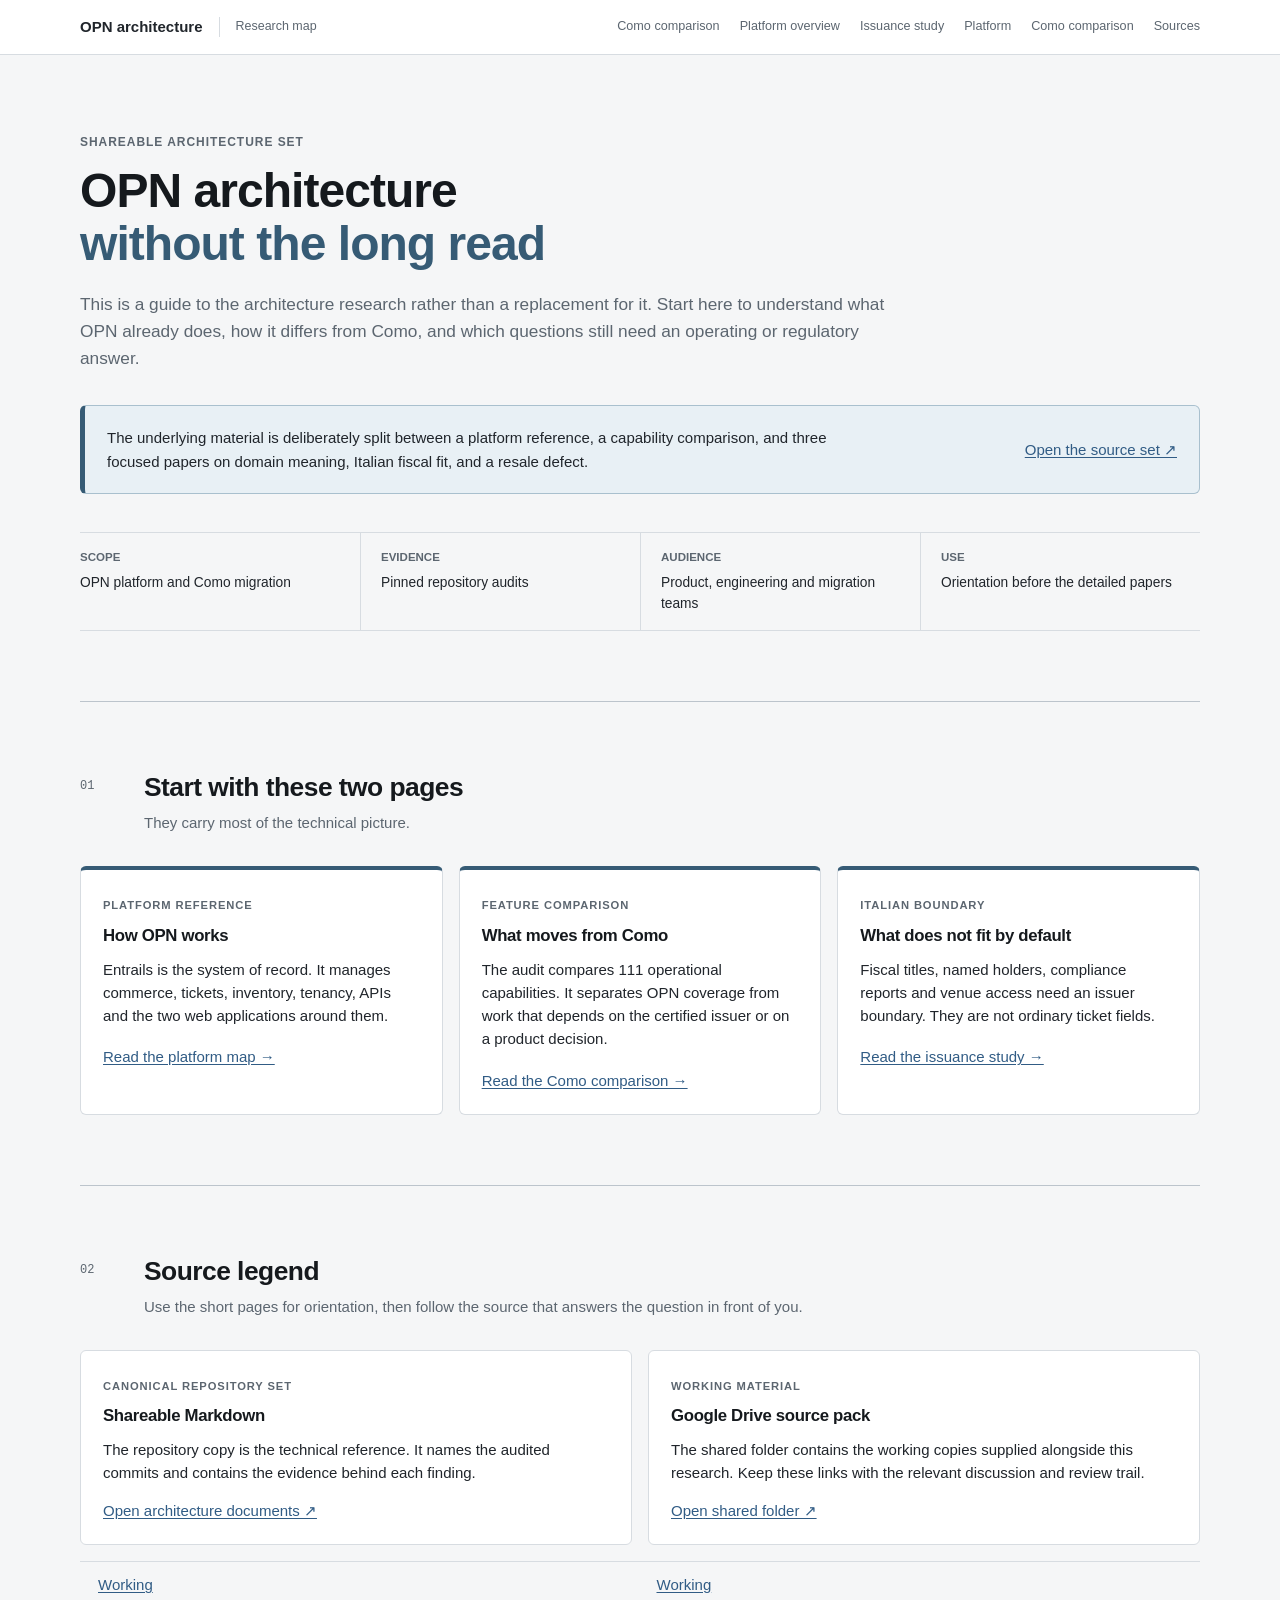
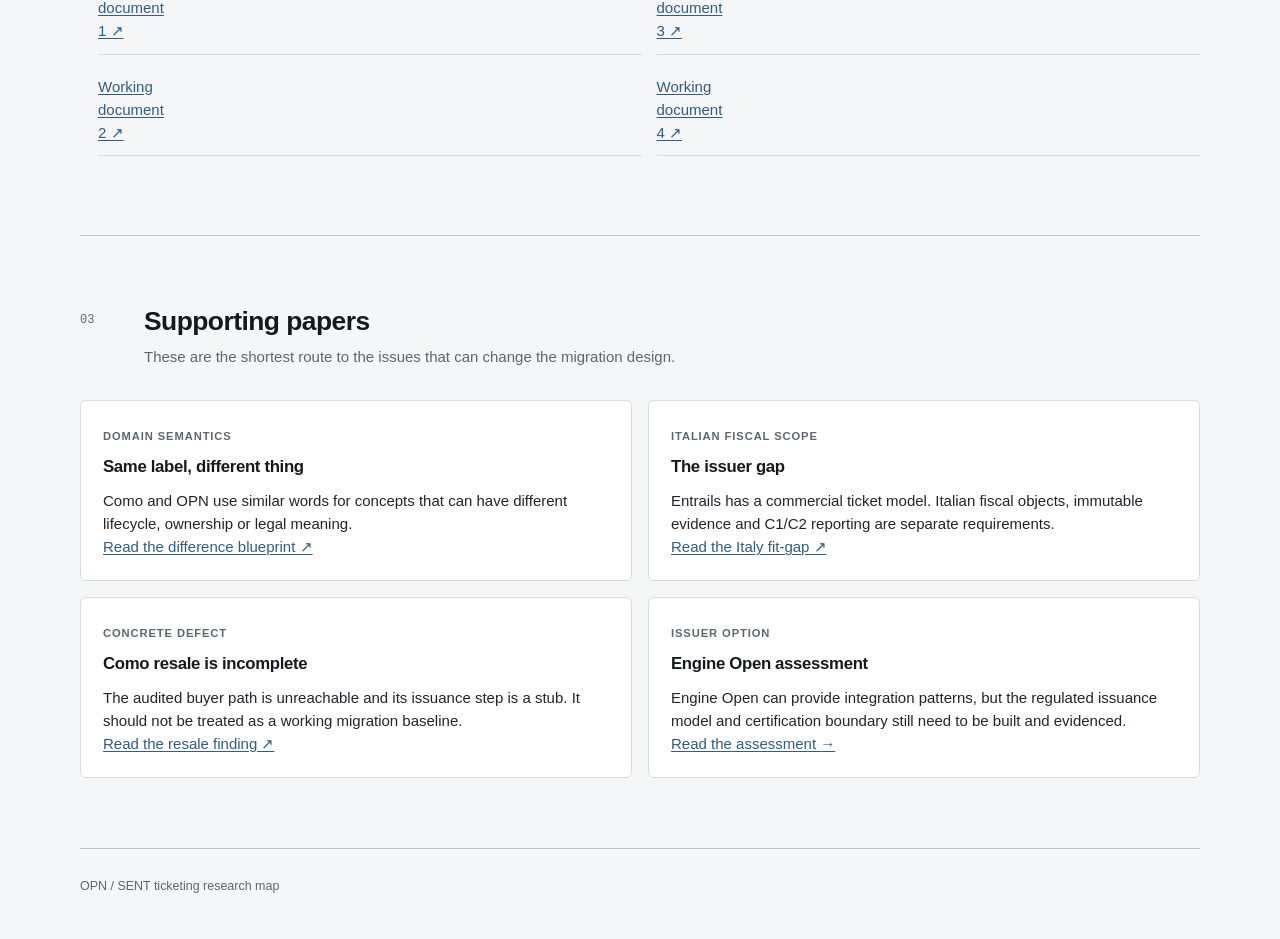
==== architecture/index.html @ 8ceca119 "Add architecture research map" ====
<!doctype html>
<html lang="en">
  <head>
    <meta charset="utf-8" />
    <meta name="viewport" content="width=device-width, initial-scale=1" />
    <meta name="description" content="A short map of the shareable OPN architecture and Como comparison research." />
    <meta name="robots" content="noindex, nofollow" />
    <meta property="og:title" content="OPN architecture map" />
    <meta property="og:description" content="A concise guide to the OPN platform, the Como comparison, and the supporting research." />
    <meta property="og:type" content="website" />
    <meta name="theme-color" content="#f5f6f7" />
    <title>OPN architecture map</title>
    <link rel="icon" href="data:," />
    <link rel="stylesheet" href="styles.css" />
  </head>
  <body>
    <a class="skip-link" href="#content">Skip to content</a>
    <header class="topbar">
      <div class="topbar-inner">
        <a class="document-name" href="#top">OPN architecture</a>
        <span class="document-state">Research map</span>
        <nav aria-label="Document sections">
          <a href="../">Como comparison</a>
          <a href="../platform/">Platform overview</a>
          <a href="../italy-service/">Issuance study</a>
          <a href="platform.html">Platform</a>
          <a href="como.html">Como comparison</a>
          <a href="#sources">Sources</a>
        </nav>
      </div>
    </header>

    <main id="content">
      <section class="intro architecture-intro" id="top">
        <p class="document-type">Shareable architecture set</p>
        <h1>OPN architecture<br /><span>without the long read</span></h1>
        <p class="intro-text">
          This is a guide to the architecture research rather than a replacement for it. Start here
          to understand what OPN already does, how it differs from Como, and which questions still
          need an operating or regulatory answer.
        </p>
        <div class="summary-banner">
          <p>
            The underlying material is deliberately split between a platform reference, a capability
            comparison, and three focused papers on domain meaning, Italian fiscal fit, and a resale defect.
          </p>
          <a href="https://github.com/kasper-keunen/opn-monorepo/tree/main/docs/architecture">Open the source set ↗</a>
        </div>
        <dl class="document-meta">
          <div><dt>Scope</dt><dd>OPN platform and Como migration</dd></div>
          <div><dt>Evidence</dt><dd>Pinned repository audits</dd></div>
          <div><dt>Audience</dt><dd>Product, engineering and migration teams</dd></div>
          <div><dt>Use</dt><dd>Orientation before the detailed papers</dd></div>
        </dl>
      </section>

      <section class="document-section">
        <header class="section-header">
          <span class="section-number">01</span>
          <div><h2>Start with these two pages</h2><p>They carry most of the technical picture.</p></div>
        </header>
        <div class="page-grid">
          <article class="page-card">
            <small>Platform reference</small>
            <h3>How OPN works</h3>
            <p>Entrails is the system of record. It manages commerce, tickets, inventory, tenancy, APIs and the two web applications around them.</p>
            <a href="platform.html">Read the platform map →</a>
          </article>
          <article class="page-card">
            <small>Feature comparison</small>
            <h3>What moves from Como</h3>
            <p>The audit compares 111 operational capabilities. It separates OPN coverage from work that depends on the certified issuer or on a product decision.</p>
            <a href="como.html">Read the Como comparison →</a>
          </article>
          <article class="page-card">
            <small>Italian boundary</small>
            <h3>What does not fit by default</h3>
            <p>Fiscal titles, named holders, compliance reports and venue access need an issuer boundary. They are not ordinary ticket fields.</p>
            <a href="../italy-service/">Read the issuance study →</a>
          </article>
        </div>
      </section>

      <section class="document-section" id="sources">
        <header class="section-header">
          <span class="section-number">02</span>
          <div><h2>Source legend</h2><p>Use the short pages for orientation, then follow the source that answers the question in front of you.</p></div>
        </header>
        <div class="source-grid">
          <article class="source-card">
            <small>Canonical repository set</small>
            <h3>Shareable Markdown</h3>
            <p>The repository copy is the technical reference. It names the audited commits and contains the evidence behind each finding.</p>
            <a href="https://github.com/kasper-keunen/opn-monorepo/tree/main/docs/architecture">Open architecture documents ↗</a>
          </article>
          <article class="source-card">
            <small>Working material</small>
            <h3>Google Drive source pack</h3>
            <p>The shared folder contains the working copies supplied alongside this research. Keep these links with the relevant discussion and review trail.</p>
            <a href="https://drive.google.com/drive/u/4/folders/1nAPGu3Upr9DgYbTAW8HAUWJCnJOj-Soc">Open shared folder ↗</a>
          </article>
        </div>
        <ul class="source-list">
          <li><a href="https://docs.google.com/document/d/1tl9Bkc2yelWabpmp-_zMHOwe65H5c9PonFsIXWSbx1M/edit?usp=drive_link">Working document 1 ↗</a></li>
          <li><a href="https://docs.google.com/document/d/1CDDK06XfI-lRRllc-RFHbmUzpCAMUI4UvgkPDvfkQeo/edit?usp=drive_link">Working document 2 ↗</a></li>
          <li><a href="https://docs.google.com/document/d/17-Eb79uMcJrp27notmi6WiipOySV_7QGgNc5uyYPZPw/edit?usp=drive_link">Working document 3 ↗</a></li>
          <li><a href="https://docs.google.com/document/d/1BRcbc4voKPRtgG83DOWVVGAXB-cYsHSVTFBhPeX3_k8/edit?usp=drive_link">Working document 4 ↗</a></li>
        </ul>
      </section>

      <section class="document-section">
        <header class="section-header">
          <span class="section-number">03</span>
          <div><h2>Supporting papers</h2><p>These are the shortest route to the issues that can change the migration design.</p></div>
        </header>
        <div class="domain-grid">
          <article class="domain-card"><small>Domain semantics</small><h3>Same label, different thing</h3><p>Como and OPN use similar words for concepts that can have different lifecycle, ownership or legal meaning.</p><a href="https://github.com/kasper-keunen/opn-monorepo/blob/main/docs/architecture/como-entrails-domain-difference-blueprint.md">Read the difference blueprint ↗</a></article>
          <article class="domain-card"><small>Italian fiscal scope</small><h3>The issuer gap</h3><p>Entrails has a commercial ticket model. Italian fiscal objects, immutable evidence and C1/C2 reporting are separate requirements.</p><a href="https://github.com/kasper-keunen/opn-monorepo/blob/main/docs/architecture/italy-siae-fit-gap.md">Read the Italy fit-gap ↗</a></article>
          <article class="domain-card"><small>Concrete defect</small><h3>Como resale is incomplete</h3><p>The audited buyer path is unreachable and its issuance step is a stub. It should not be treated as a working migration baseline.</p><a href="https://github.com/kasper-keunen/opn-monorepo/blob/main/docs/architecture/como-resale-issuance-defect.md">Read the resale finding ↗</a></article>
          <article class="domain-card"><small>Issuer option</small><h3>Engine Open assessment</h3><p>Engine Open can provide integration patterns, but the regulated issuance model and certification boundary still need to be built and evidenced.</p><a href="../engine-open/">Read the assessment →</a></article>
        </div>
      </section>
    </main>
    <footer class="footer"><p>OPN / SENT ticketing research map</p></footer>
  </body>
</html>
---- architecture/styles.css ----
@import url("../italy-service/styles.css");

:root {
  --architecture: #365b75;
  --architecture-muted: #e8f0f5;
  --architecture-deep: #1f4059;
  --good: #3f8064;
  --good-muted: #e7f1eb;
  --partial: #a17025;
  --partial-muted: #f7f0df;
  --gap: #a35046;
  --gap-muted: #f7e9e6;
}

.architecture-intro h1 span { color: var(--architecture); }
.architecture-intro .intro-text { max-width: 820px; }

.summary-banner {
  display: grid;
  grid-template-columns: minmax(0, 1fr) auto;
  align-items: center;
  gap: 24px;
  margin-top: 34px;
  padding: 20px 22px;
  border: 1px solid #a9c0ce;
  border-left: 5px solid var(--architecture);
  border-radius: var(--radius);
  background: var(--architecture-muted);
}
.summary-banner p { margin: 0; max-width: 720px; }
.summary-banner a { white-space: nowrap; }

.page-grid,
.finding-grid,
.source-grid,
.domain-grid { display: grid; gap: 16px; }
.page-grid { grid-template-columns: repeat(3, minmax(0, 1fr)); }
.finding-grid { grid-template-columns: repeat(2, minmax(0, 1fr)); }
.source-grid { grid-template-columns: repeat(2, minmax(0, 1fr)); }
.domain-grid { grid-template-columns: repeat(2, minmax(0, 1fr)); }

.page-card,
.finding-card,
.source-card,
.domain-card {
  padding: 22px;
  border: 1px solid var(--line);
  border-radius: var(--radius);
  background: #fff;
}
.page-card { border-top: 4px solid var(--architecture); }
.page-card h3,
.finding-card h3,
.source-card h3,
.domain-card h3 { margin: 7px 0 9px; }
.page-card p,
.finding-card p,
.source-card p,
.domain-card p { margin: 0; }
.page-card small,
.source-card small,
.domain-card small {
  color: var(--muted);
  font-size: .7rem;
  font-weight: 700;
  letter-spacing: .08em;
  text-transform: uppercase;
}
.page-card a { display: inline-block; margin-top: 18px; }

.legend-table td:first-child { font-weight: 700; white-space: nowrap; }
.legend-table .has { color: var(--good); }
.legend-table .partial { color: var(--partial); }
.legend-table .missing { color: var(--gap); }

.fact-list { margin: 0; padding-left: 18px; }
.fact-list li + li { margin-top: 8px; }

.boundary {
  display: grid;
  grid-template-columns: 1fr auto 1fr auto 1fr;
  align-items: stretch;
  gap: 10px;
  margin: 24px 0;
}
.boundary article {
  padding: 18px;
  border: 1px solid var(--line);
  border-radius: var(--radius);
  background: #fff;
}
.boundary article:nth-child(1) { border-top: 4px solid #365b75; }
.boundary article:nth-child(3) { border-top: 4px solid #a17025; }
.boundary article:nth-child(5) { border-top: 4px solid #6a538c; }
.boundary strong { display: block; margin-bottom: 6px; }
.boundary p { margin: 0; font-size: .9rem; }
.boundary i { align-self: center; color: var(--muted); font-style: normal; font-size: 1.4rem; }

.callout {
  margin-top: 24px;
  padding: 18px 20px;
  border-left: 4px solid var(--partial);
  border-radius: 0 var(--radius) var(--radius) 0;
  background: var(--partial-muted);
}
.callout p { margin: 5px 0 0; }

.source-card a { display: inline-block; margin-top: 14px; }
.source-list { columns: 2; margin: 16px 0 0; padding-left: 18px; }
.source-list li { break-inside: avoid; margin: 0 0 9px; }

@media (max-width: 820px) {
  .page-grid, .finding-grid, .source-grid, .domain-grid { grid-template-columns: 1fr; }
  .boundary { grid-template-columns: 1fr; }
  .boundary i { justify-self: center; transform: rotate(90deg); }
  .summary-banner { grid-template-columns: 1fr; }
}

@media (max-width: 540px) {
  .source-list { columns: 1; }
}
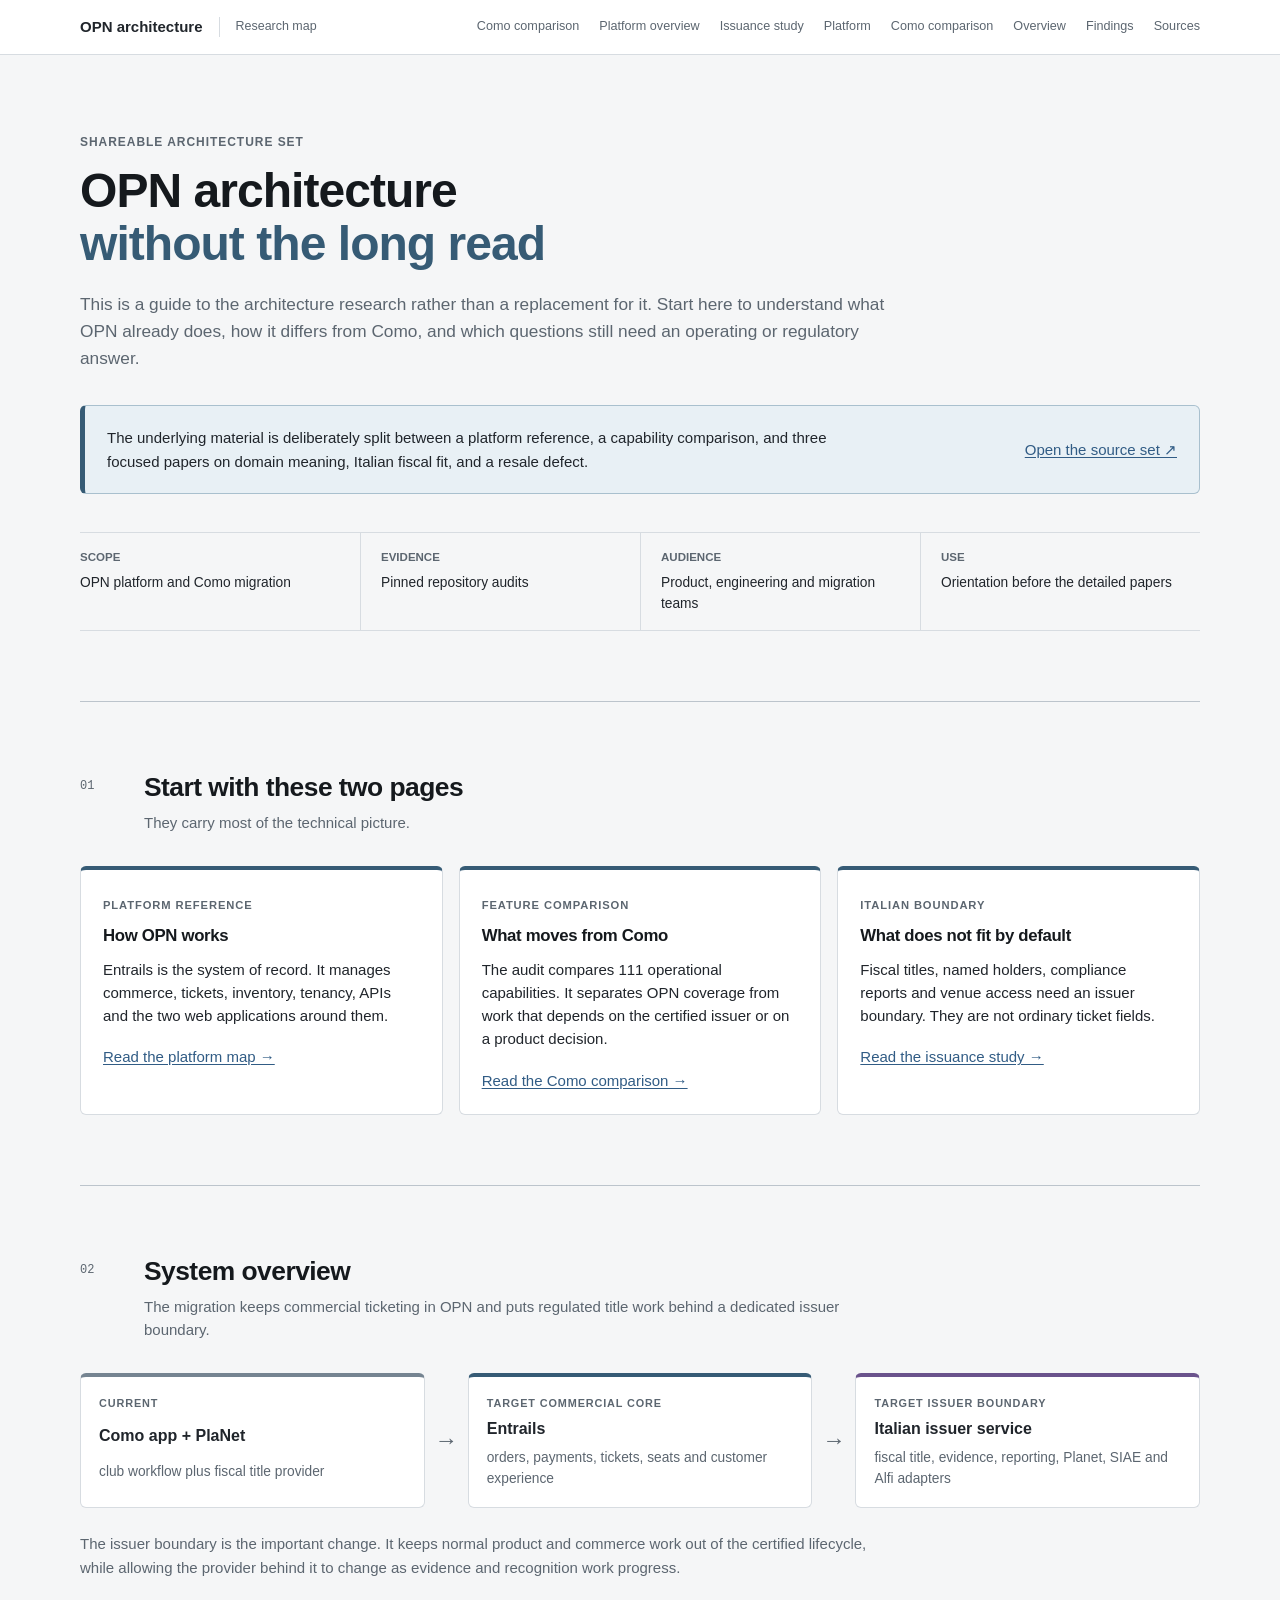
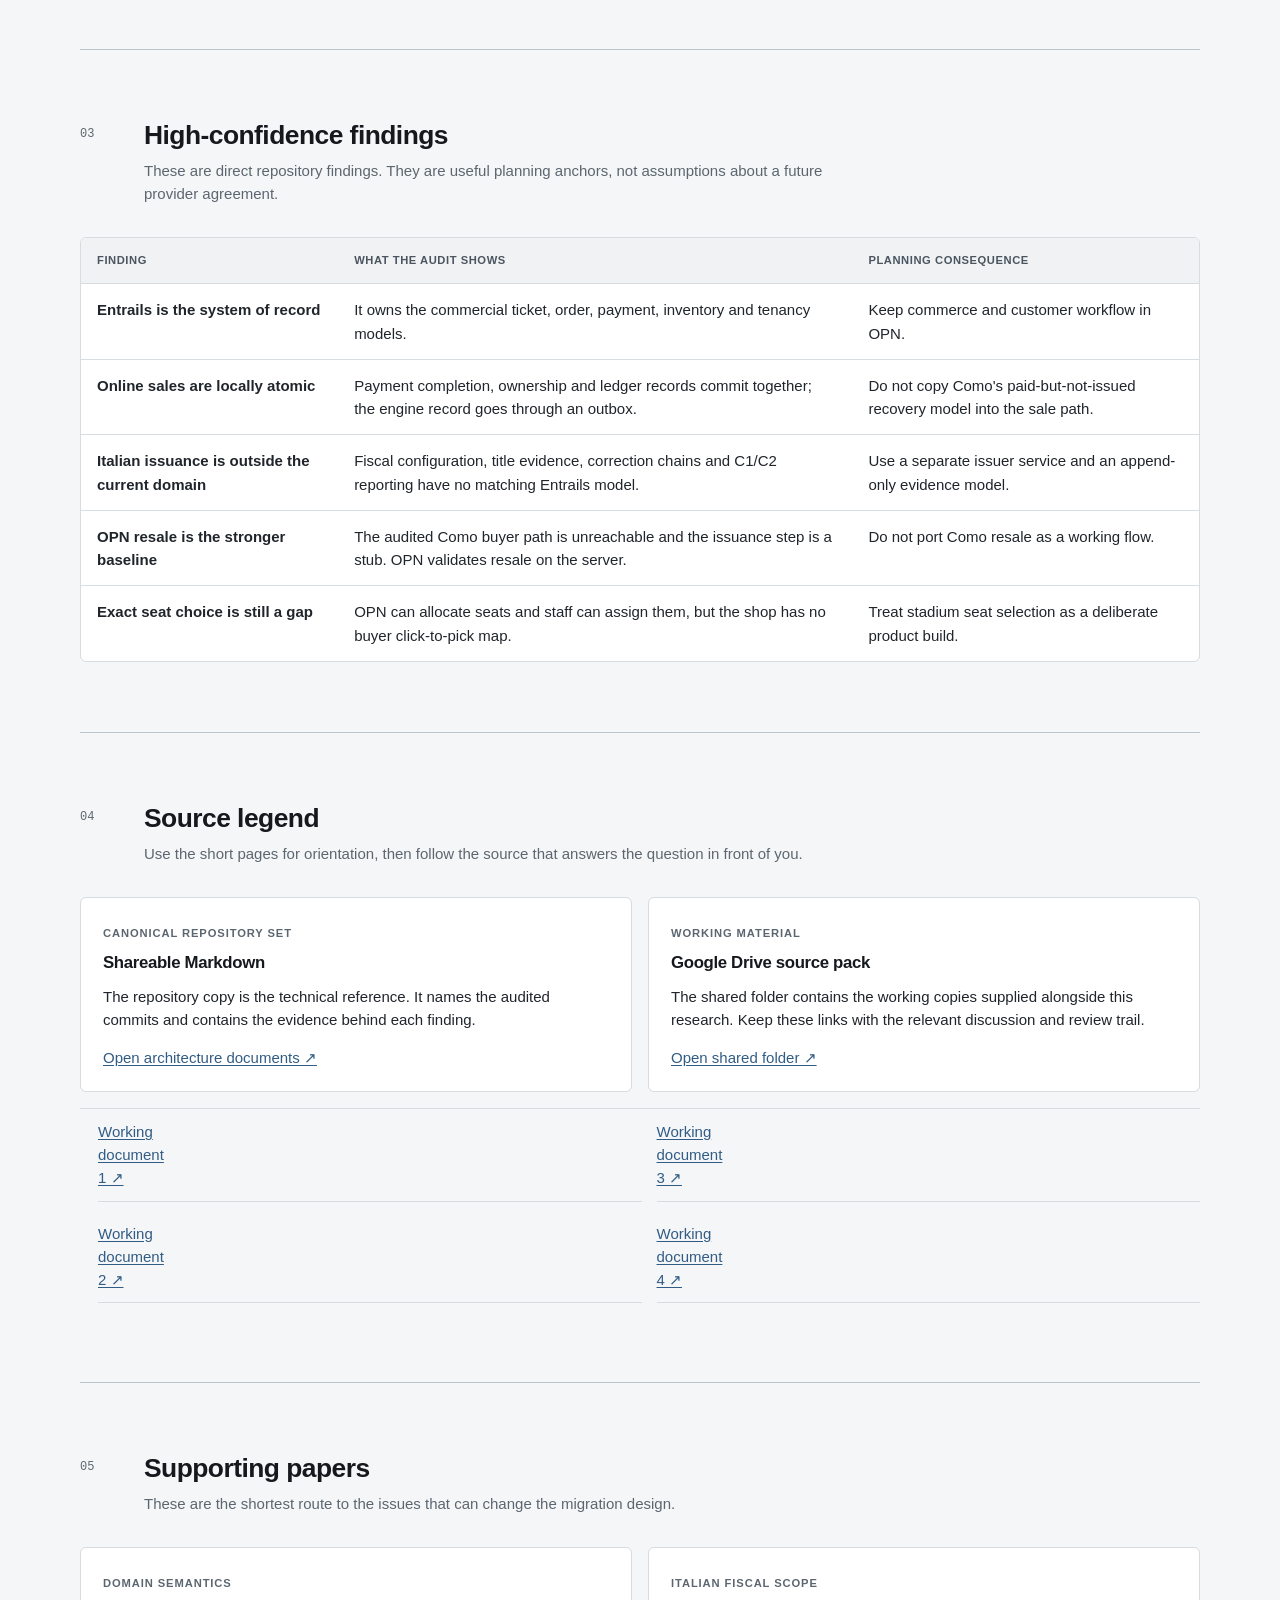
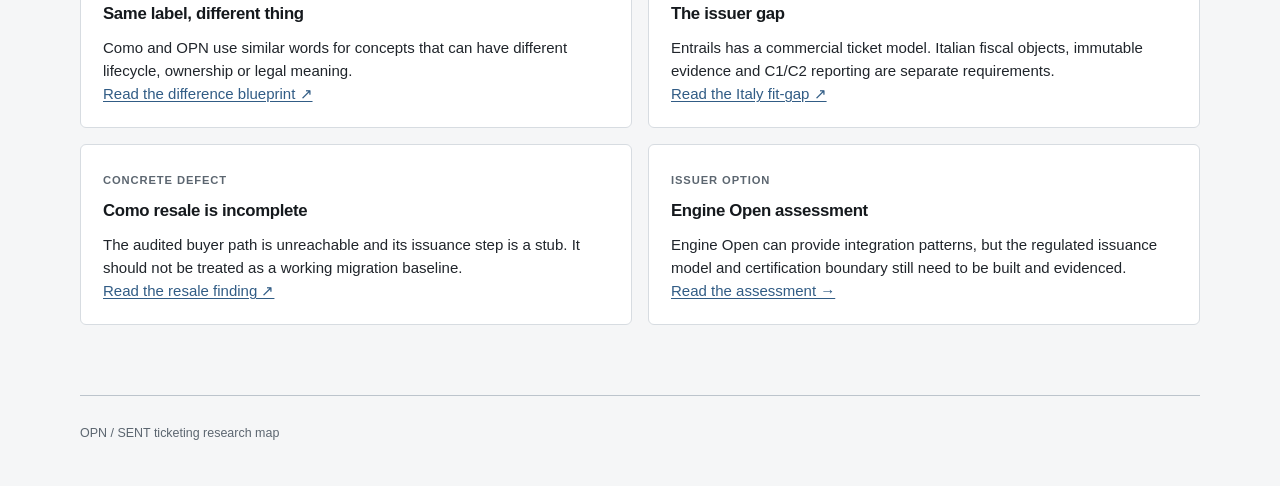
==== commit ab4b2b50: "Add architecture overview diagrams" ====
--- a/architecture/index.html
+++ b/architecture/index.html
@@ -25,6 +25,8 @@
           <a href="../italy-service/">Issuance study</a>
           <a href="platform.html">Platform</a>
           <a href="como.html">Como comparison</a>
+          <a href="#overview">Overview</a>
+          <a href="#findings">Findings</a>
           <a href="#sources">Sources</a>
         </nav>
       </div>
@@ -54,7 +56,7 @@
         </dl>
       </section>
 
-      <section class="document-section">
+      <section class="document-section" id="overview">
         <header class="section-header">
           <span class="section-number">01</span>
           <div><h2>Start with these two pages</h2><p>They carry most of the technical picture.</p></div>
@@ -81,9 +83,43 @@
         </div>
       </section>
 
+      <section class="document-section">
+        <header class="section-header">
+          <span class="section-number">02</span>
+          <div><h2>System overview</h2><p>The migration keeps commercial ticketing in OPN and puts regulated title work behind a dedicated issuer boundary.</p></div>
+        </header>
+        <figure class="system-overview" role="img" aria-label="Como and Planet are the current application and fiscal provider. Entrails becomes the target commercial system of record. An Italian issuer service handles fiscal titles and interfaces with Planet, authorities and venue access.">
+          <div class="overview-node current"><small>Current</small><strong>Como app + PlaNet</strong><span>club workflow plus fiscal title provider</span></div>
+          <i>→</i>
+          <div class="overview-node core"><small>Target commercial core</small><strong>Entrails</strong><span>orders, payments, tickets, seats and customer experience</span></div>
+          <i>→</i>
+          <div class="overview-node issuer"><small>Target issuer boundary</small><strong>Italian issuer service</strong><span>fiscal title, evidence, reporting, Planet, SIAE and Alfi adapters</span></div>
+        </figure>
+        <p class="section-copy">The issuer boundary is the important change. It keeps normal product and commerce work out of the certified lifecycle, while allowing the provider behind it to change as evidence and recognition work progress.</p>
+      </section>
+
+      <section class="document-section" id="findings">
+        <header class="section-header">
+          <span class="section-number">03</span>
+          <div><h2>High-confidence findings</h2><p>These are direct repository findings. They are useful planning anchors, not assumptions about a future provider agreement.</p></div>
+        </header>
+        <div class="table-panel confidence-table">
+          <table>
+            <thead><tr><th>Finding</th><th>What the audit shows</th><th>Planning consequence</th></tr></thead>
+            <tbody>
+              <tr><td>Entrails is the system of record</td><td>It owns the commercial ticket, order, payment, inventory and tenancy models.</td><td>Keep commerce and customer workflow in OPN.</td></tr>
+              <tr><td>Online sales are locally atomic</td><td>Payment completion, ownership and ledger records commit together; the engine record goes through an outbox.</td><td>Do not copy Como's paid-but-not-issued recovery model into the sale path.</td></tr>
+              <tr><td>Italian issuance is outside the current domain</td><td>Fiscal configuration, title evidence, correction chains and C1/C2 reporting have no matching Entrails model.</td><td>Use a separate issuer service and an append-only evidence model.</td></tr>
+              <tr><td>OPN resale is the stronger baseline</td><td>The audited Como buyer path is unreachable and the issuance step is a stub. OPN validates resale on the server.</td><td>Do not port Como resale as a working flow.</td></tr>
+              <tr><td>Exact seat choice is still a gap</td><td>OPN can allocate seats and staff can assign them, but the shop has no buyer click-to-pick map.</td><td>Treat stadium seat selection as a deliberate product build.</td></tr>
+            </tbody>
+          </table>
+        </div>
+      </section>
+
       <section class="document-section" id="sources">
         <header class="section-header">
-          <span class="section-number">02</span>
+          <span class="section-number">04</span>
           <div><h2>Source legend</h2><p>Use the short pages for orientation, then follow the source that answers the question in front of you.</p></div>
         </header>
         <div class="source-grid">
@@ -110,7 +146,7 @@
 
       <section class="document-section">
         <header class="section-header">
-          <span class="section-number">03</span>
+          <span class="section-number">05</span>
           <div><h2>Supporting papers</h2><p>These are the shortest route to the issues that can change the migration design.</p></div>
         </header>
         <div class="domain-grid">
--- a/architecture/styles.css
+++ b/architecture/styles.css
@@ -109,11 +109,51 @@
 .source-list { columns: 2; margin: 16px 0 0; padding-left: 18px; }
 .source-list li { break-inside: avoid; margin: 0 0 9px; }
 
+.system-overview,
+.transition-map {
+  display: grid;
+  align-items: stretch;
+  gap: 10px;
+  margin: 24px 0;
+}
+.system-overview { grid-template-columns: 1fr auto 1fr auto 1fr; }
+.overview-node,
+.transition-node {
+  display: grid;
+  gap: 5px;
+  min-height: 116px;
+  padding: 18px;
+  border: 1px solid var(--line);
+  border-radius: var(--radius);
+  background: #fff;
+}
+.overview-node small,
+.transition-node small { color: var(--muted); font-size: .68rem; font-weight: 700; letter-spacing: .08em; text-transform: uppercase; }
+.overview-node strong,
+.transition-node strong { font-size: 1rem; }
+.overview-node span,
+.transition-node span { color: var(--muted); font-size: .86rem; }
+.overview-node.current { border-top: 4px solid #758491; }
+.overview-node.core { border-top: 4px solid var(--architecture); }
+.overview-node.issuer { border-top: 4px solid #6a538c; }
+.system-overview > i,
+.transition-map > i { align-self: center; color: var(--muted); font-size: 1.45rem; font-style: normal; }
+
+.confidence-table td:first-child { width: 23%; font-weight: 700; }
+.confidence-table td:last-child { width: 31%; }
+
+.transition-map { grid-template-columns: 1fr auto 1fr auto 1fr; }
+.transition-node.reuse { border-top: 4px solid var(--good); }
+.transition-node.adapt { border-top: 4px solid var(--partial); }
+.transition-node.decide { border-top: 4px solid var(--gap); }
+
 @media (max-width: 820px) {
   .page-grid, .finding-grid, .source-grid, .domain-grid { grid-template-columns: 1fr; }
   .boundary { grid-template-columns: 1fr; }
   .boundary i { justify-self: center; transform: rotate(90deg); }
   .summary-banner { grid-template-columns: 1fr; }
+  .system-overview, .transition-map { grid-template-columns: 1fr; }
+  .system-overview > i, .transition-map > i { justify-self: center; transform: rotate(90deg); }
 }
 
 @media (max-width: 540px) {
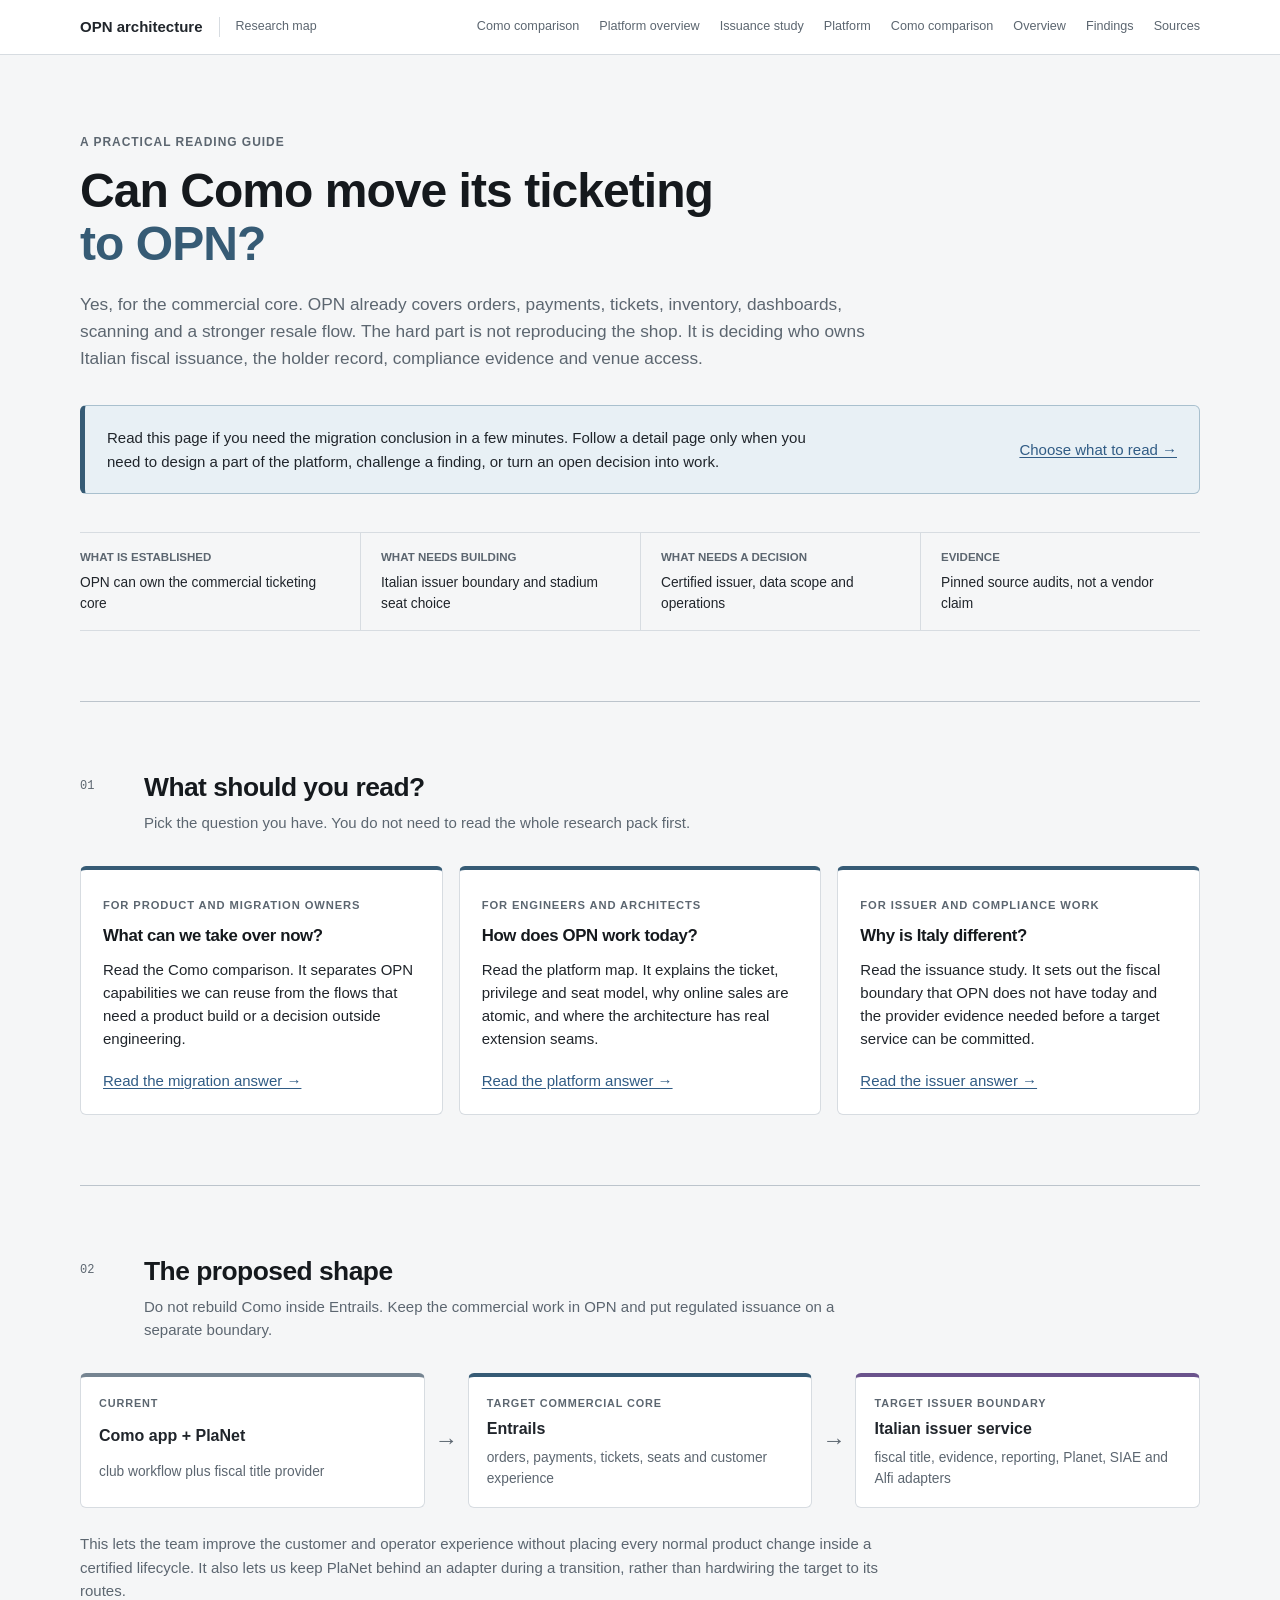
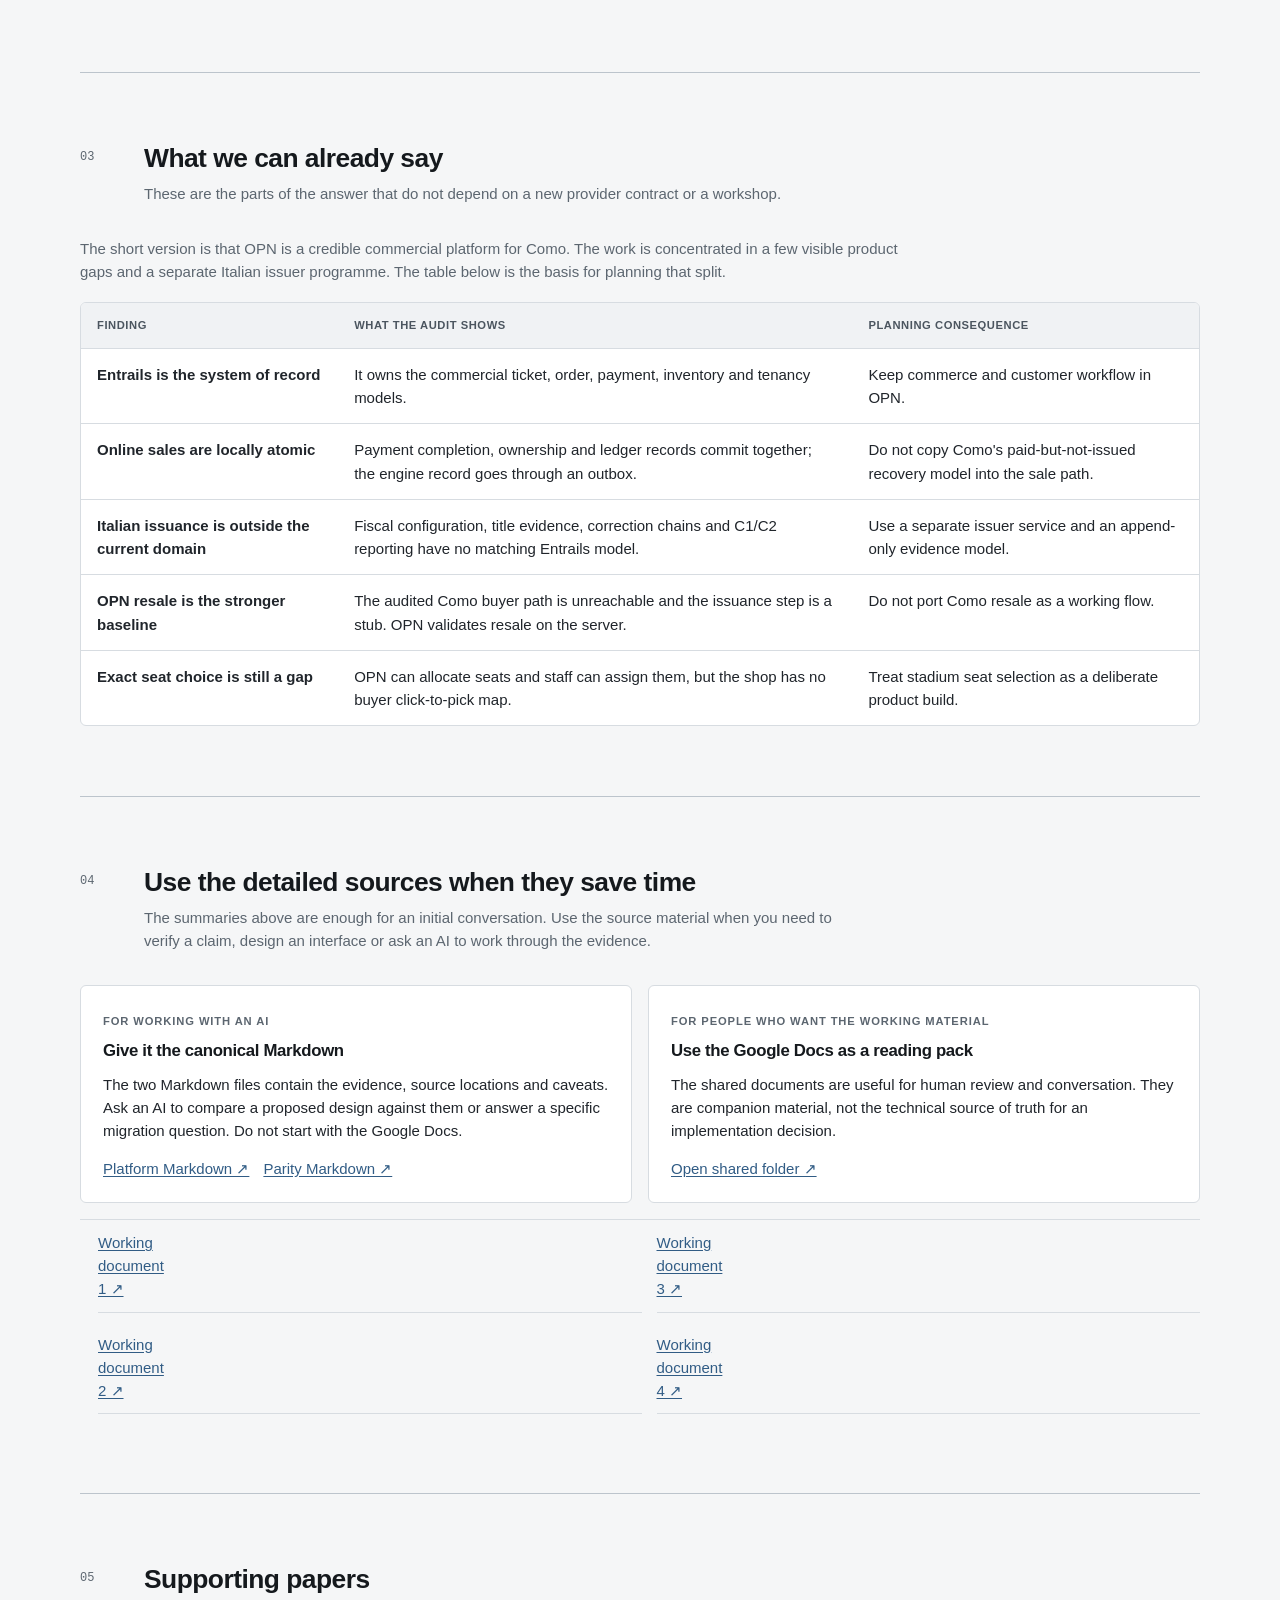
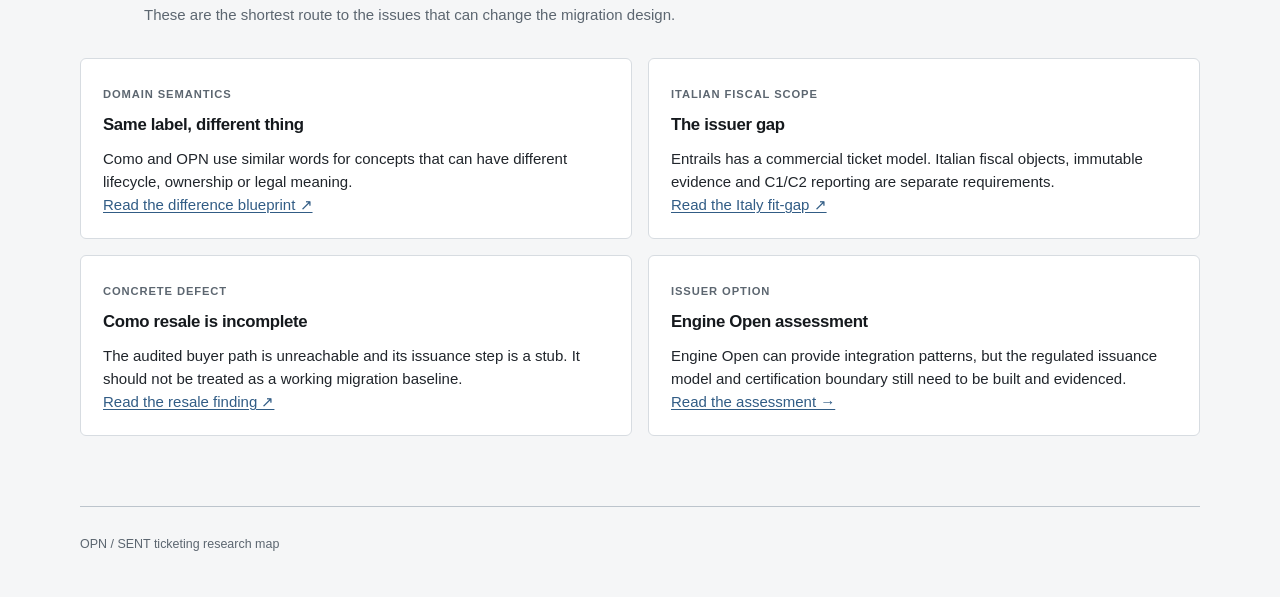
==== commit 59a4447f: "Put migration answers before sources" ====
--- a/architecture/index.html
+++ b/architecture/index.html
@@ -3,13 +3,13 @@
   <head>
     <meta charset="utf-8" />
     <meta name="viewport" content="width=device-width, initial-scale=1" />
-    <meta name="description" content="A short map of the shareable OPN architecture and Como comparison research." />
+    <meta name="description" content="What the OPN and Como research says about a practical ticketing migration." />
     <meta name="robots" content="noindex, nofollow" />
-    <meta property="og:title" content="OPN architecture map" />
-    <meta property="og:description" content="A concise guide to the OPN platform, the Como comparison, and the supporting research." />
+    <meta property="og:title" content="What the OPN research says about Como" />
+    <meta property="og:description" content="The practical answer on what can move to OPN, what needs to be built, and what still needs a decision." />
     <meta property="og:type" content="website" />
     <meta name="theme-color" content="#f5f6f7" />
-    <title>OPN architecture map</title>
+    <title>What the OPN research says about Como</title>
     <link rel="icon" href="data:," />
     <link rel="stylesheet" href="styles.css" />
   </head>
@@ -34,51 +34,53 @@
 
     <main id="content">
       <section class="intro architecture-intro" id="top">
-        <p class="document-type">Shareable architecture set</p>
-        <h1>OPN architecture<br /><span>without the long read</span></h1>
+        <p class="document-type">A practical reading guide</p>
+        <h1>Can Como move its ticketing<br /><span>to OPN?</span></h1>
         <p class="intro-text">
-          This is a guide to the architecture research rather than a replacement for it. Start here
-          to understand what OPN already does, how it differs from Como, and which questions still
-          need an operating or regulatory answer.
+          Yes, for the commercial core. OPN already covers orders, payments, tickets, inventory,
+          dashboards, scanning and a stronger resale flow. The hard part is not reproducing the
+          shop. It is deciding who owns Italian fiscal issuance, the holder record, compliance
+          evidence and venue access.
         </p>
         <div class="summary-banner">
           <p>
-            The underlying material is deliberately split between a platform reference, a capability
-            comparison, and three focused papers on domain meaning, Italian fiscal fit, and a resale defect.
+            Read this page if you need the migration conclusion in a few minutes. Follow a detail
+            page only when you need to design a part of the platform, challenge a finding, or turn
+            an open decision into work.
           </p>
-          <a href="https://github.com/kasper-keunen/opn-monorepo/tree/main/docs/architecture">Open the source set ↗</a>
+          <a href="#overview">Choose what to read →</a>
         </div>
         <dl class="document-meta">
-          <div><dt>Scope</dt><dd>OPN platform and Como migration</dd></div>
-          <div><dt>Evidence</dt><dd>Pinned repository audits</dd></div>
-          <div><dt>Audience</dt><dd>Product, engineering and migration teams</dd></div>
-          <div><dt>Use</dt><dd>Orientation before the detailed papers</dd></div>
+          <div><dt>What is established</dt><dd>OPN can own the commercial ticketing core</dd></div>
+          <div><dt>What needs building</dt><dd>Italian issuer boundary and stadium seat choice</dd></div>
+          <div><dt>What needs a decision</dt><dd>Certified issuer, data scope and operations</dd></div>
+          <div><dt>Evidence</dt><dd>Pinned source audits, not a vendor claim</dd></div>
         </dl>
       </section>
 
       <section class="document-section" id="overview">
         <header class="section-header">
           <span class="section-number">01</span>
-          <div><h2>Start with these two pages</h2><p>They carry most of the technical picture.</p></div>
+          <div><h2>What should you read?</h2><p>Pick the question you have. You do not need to read the whole research pack first.</p></div>
         </header>
         <div class="page-grid">
           <article class="page-card">
-            <small>Platform reference</small>
-            <h3>How OPN works</h3>
-            <p>Entrails is the system of record. It manages commerce, tickets, inventory, tenancy, APIs and the two web applications around them.</p>
-            <a href="platform.html">Read the platform map →</a>
+            <small>For product and migration owners</small>
+            <h3>What can we take over now?</h3>
+            <p>Read the Como comparison. It separates OPN capabilities we can reuse from the flows that need a product build or a decision outside engineering.</p>
+            <a href="como.html">Read the migration answer →</a>
           </article>
           <article class="page-card">
-            <small>Feature comparison</small>
-            <h3>What moves from Como</h3>
-            <p>The audit compares 111 operational capabilities. It separates OPN coverage from work that depends on the certified issuer or on a product decision.</p>
-            <a href="como.html">Read the Como comparison →</a>
+            <small>For engineers and architects</small>
+            <h3>How does OPN work today?</h3>
+            <p>Read the platform map. It explains the ticket, privilege and seat model, why online sales are atomic, and where the architecture has real extension seams.</p>
+            <a href="platform.html">Read the platform answer →</a>
           </article>
           <article class="page-card">
-            <small>Italian boundary</small>
-            <h3>What does not fit by default</h3>
-            <p>Fiscal titles, named holders, compliance reports and venue access need an issuer boundary. They are not ordinary ticket fields.</p>
-            <a href="../italy-service/">Read the issuance study →</a>
+            <small>For issuer and compliance work</small>
+            <h3>Why is Italy different?</h3>
+            <p>Read the issuance study. It sets out the fiscal boundary that OPN does not have today and the provider evidence needed before a target service can be committed.</p>
+            <a href="../italy-service/">Read the issuer answer →</a>
           </article>
         </div>
       </section>
@@ -86,7 +88,7 @@
       <section class="document-section">
         <header class="section-header">
           <span class="section-number">02</span>
-          <div><h2>System overview</h2><p>The migration keeps commercial ticketing in OPN and puts regulated title work behind a dedicated issuer boundary.</p></div>
+          <div><h2>The proposed shape</h2><p>Do not rebuild Como inside Entrails. Keep the commercial work in OPN and put regulated issuance on a separate boundary.</p></div>
         </header>
         <figure class="system-overview" role="img" aria-label="Como and Planet are the current application and fiscal provider. Entrails becomes the target commercial system of record. An Italian issuer service handles fiscal titles and interfaces with Planet, authorities and venue access.">
           <div class="overview-node current"><small>Current</small><strong>Como app + PlaNet</strong><span>club workflow plus fiscal title provider</span></div>
@@ -95,14 +97,15 @@
           <i>→</i>
           <div class="overview-node issuer"><small>Target issuer boundary</small><strong>Italian issuer service</strong><span>fiscal title, evidence, reporting, Planet, SIAE and Alfi adapters</span></div>
         </figure>
-        <p class="section-copy">The issuer boundary is the important change. It keeps normal product and commerce work out of the certified lifecycle, while allowing the provider behind it to change as evidence and recognition work progress.</p>
+        <p class="section-copy">This lets the team improve the customer and operator experience without placing every normal product change inside a certified lifecycle. It also lets us keep PlaNet behind an adapter during a transition, rather than hardwiring the target to its routes.</p>
       </section>
 
       <section class="document-section" id="findings">
         <header class="section-header">
           <span class="section-number">03</span>
-          <div><h2>High-confidence findings</h2><p>These are direct repository findings. They are useful planning anchors, not assumptions about a future provider agreement.</p></div>
+          <div><h2>What we can already say</h2><p>These are the parts of the answer that do not depend on a new provider contract or a workshop.</p></div>
         </header>
+        <p class="section-copy">The short version is that OPN is a credible commercial platform for Como. The work is concentrated in a few visible product gaps and a separate Italian issuer programme. The table below is the basis for planning that split.</p>
         <div class="table-panel confidence-table">
           <table>
             <thead><tr><th>Finding</th><th>What the audit shows</th><th>Planning consequence</th></tr></thead>
@@ -120,19 +123,19 @@
       <section class="document-section" id="sources">
         <header class="section-header">
           <span class="section-number">04</span>
-          <div><h2>Source legend</h2><p>Use the short pages for orientation, then follow the source that answers the question in front of you.</p></div>
+          <div><h2>Use the detailed sources when they save time</h2><p>The summaries above are enough for an initial conversation. Use the source material when you need to verify a claim, design an interface or ask an AI to work through the evidence.</p></div>
         </header>
         <div class="source-grid">
           <article class="source-card">
-            <small>Canonical repository set</small>
-            <h3>Shareable Markdown</h3>
-            <p>The repository copy is the technical reference. It names the audited commits and contains the evidence behind each finding.</p>
-            <a href="https://github.com/kasper-keunen/opn-monorepo/tree/main/docs/architecture">Open architecture documents ↗</a>
+            <small>For working with an AI</small>
+            <h3>Give it the canonical Markdown</h3>
+            <p>The two Markdown files contain the evidence, source locations and caveats. Ask an AI to compare a proposed design against them or answer a specific migration question. Do not start with the Google Docs.</p>
+            <p class="source-actions"><a href="https://raw.githubusercontent.com/kasper-keunen/opn-monorepo/main/docs/architecture/opn-platform-architecture.md">Platform Markdown ↗</a><a href="https://raw.githubusercontent.com/kasper-keunen/opn-monorepo/main/docs/architecture/como-opn-feature-parity.md">Parity Markdown ↗</a></p>
           </article>
           <article class="source-card">
-            <small>Working material</small>
-            <h3>Google Drive source pack</h3>
-            <p>The shared folder contains the working copies supplied alongside this research. Keep these links with the relevant discussion and review trail.</p>
+            <small>For people who want the working material</small>
+            <h3>Use the Google Docs as a reading pack</h3>
+            <p>The shared documents are useful for human review and conversation. They are companion material, not the technical source of truth for an implementation decision.</p>
             <a href="https://drive.google.com/drive/u/4/folders/1nAPGu3Upr9DgYbTAW8HAUWJCnJOj-Soc">Open shared folder ↗</a>
           </article>
         </div>
--- a/architecture/styles.css
+++ b/architecture/styles.css
@@ -14,6 +14,7 @@
 
 .architecture-intro h1 span { color: var(--architecture); }
 .architecture-intro .intro-text { max-width: 820px; }
+.intro-copy { max-width: 790px; margin-top: 20px; }
 
 .summary-banner {
   display: grid;
@@ -106,6 +107,8 @@
 .callout p { margin: 5px 0 0; }
 
 .source-card a { display: inline-block; margin-top: 14px; }
+.source-card .source-actions { display: flex; flex-wrap: wrap; gap: 14px; margin: 14px 0 0; }
+.source-card .source-actions a { margin-top: 0; }
 .source-list { columns: 2; margin: 16px 0 0; padding-left: 18px; }
 .source-list li { break-inside: avoid; margin: 0 0 9px; }
 
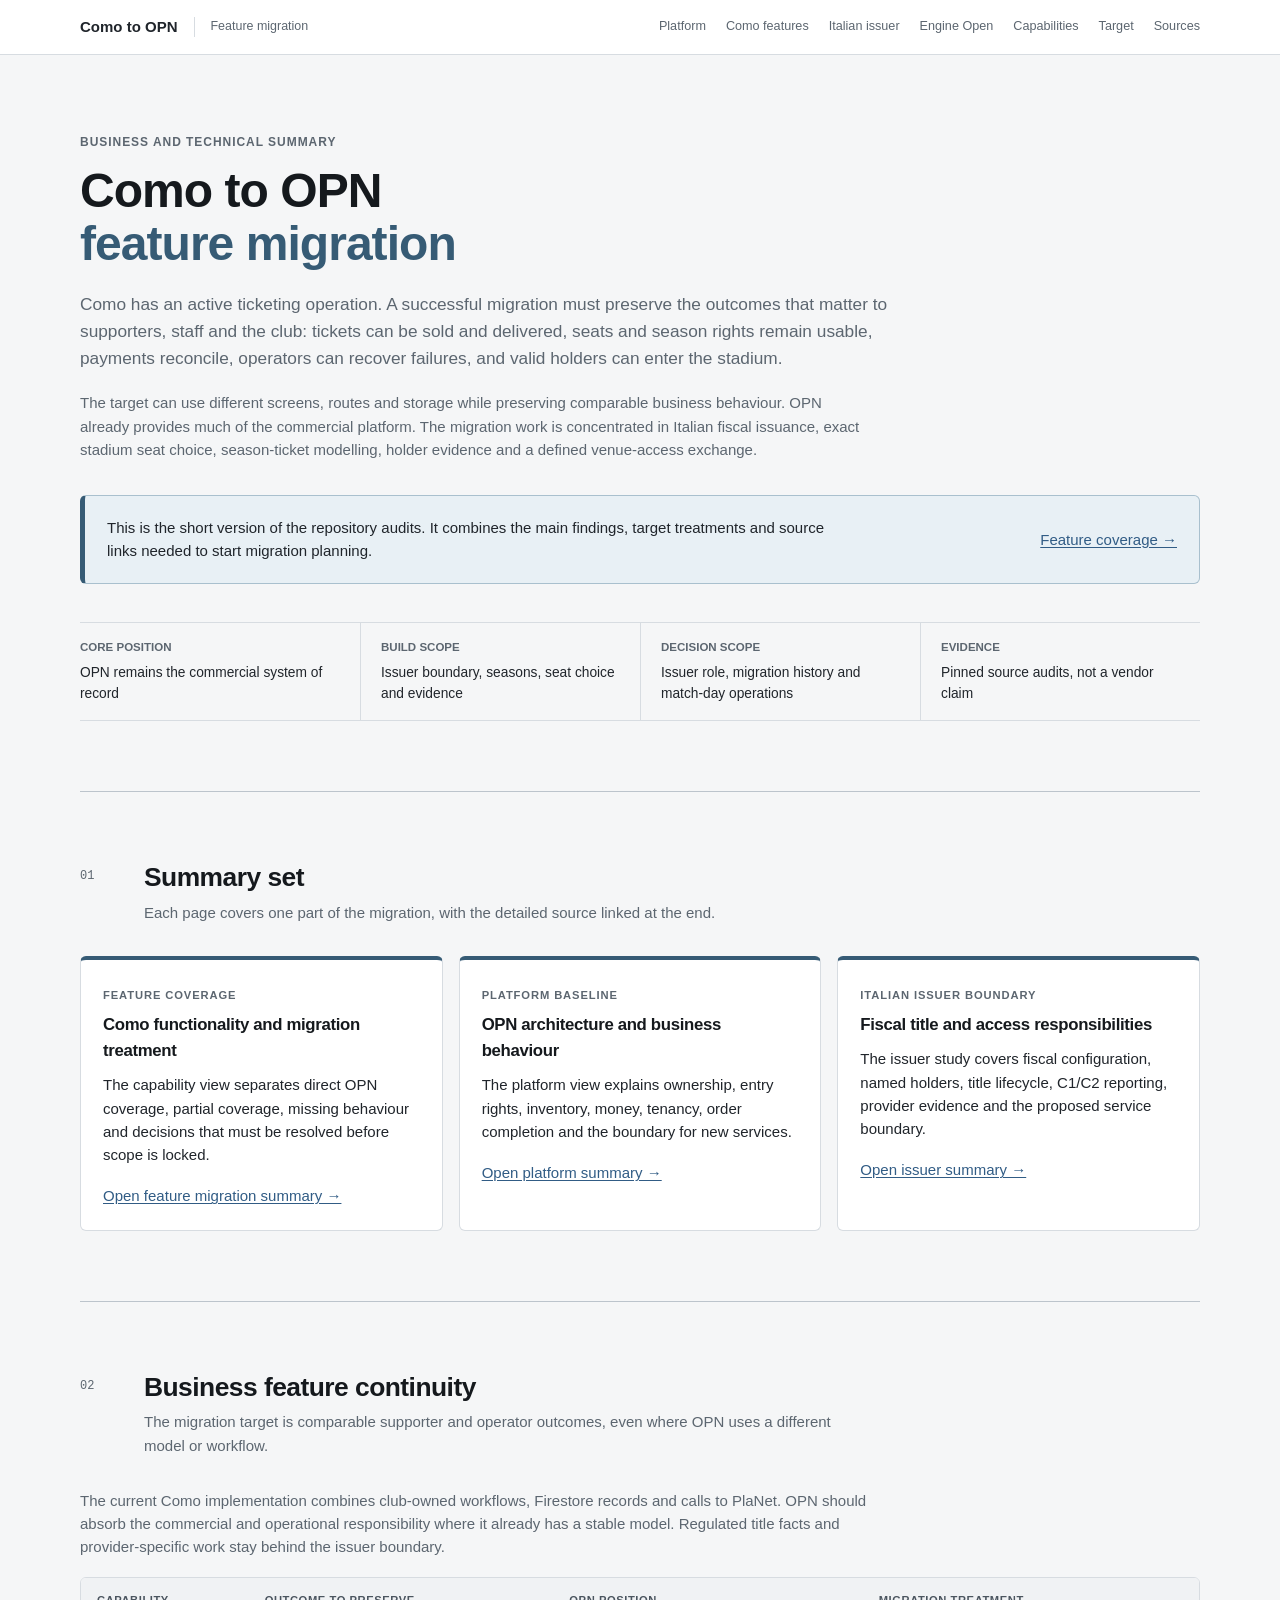
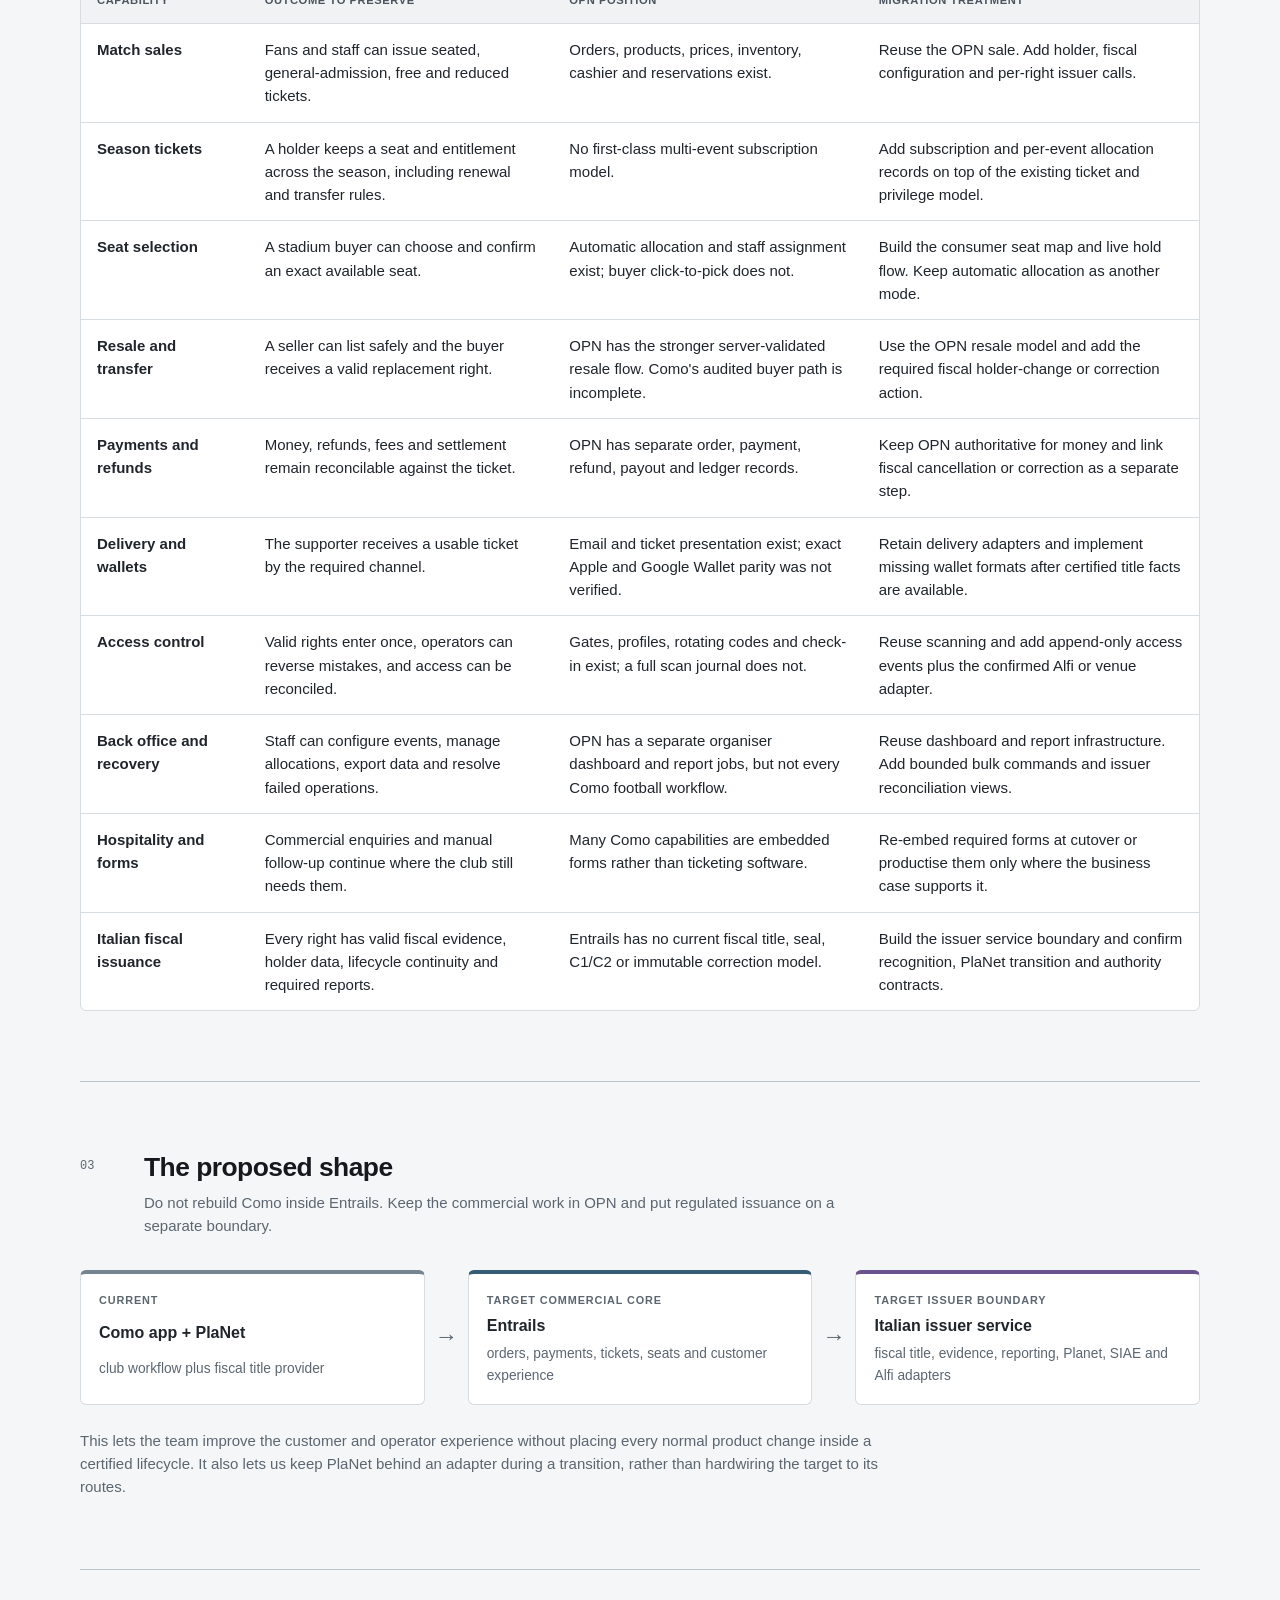
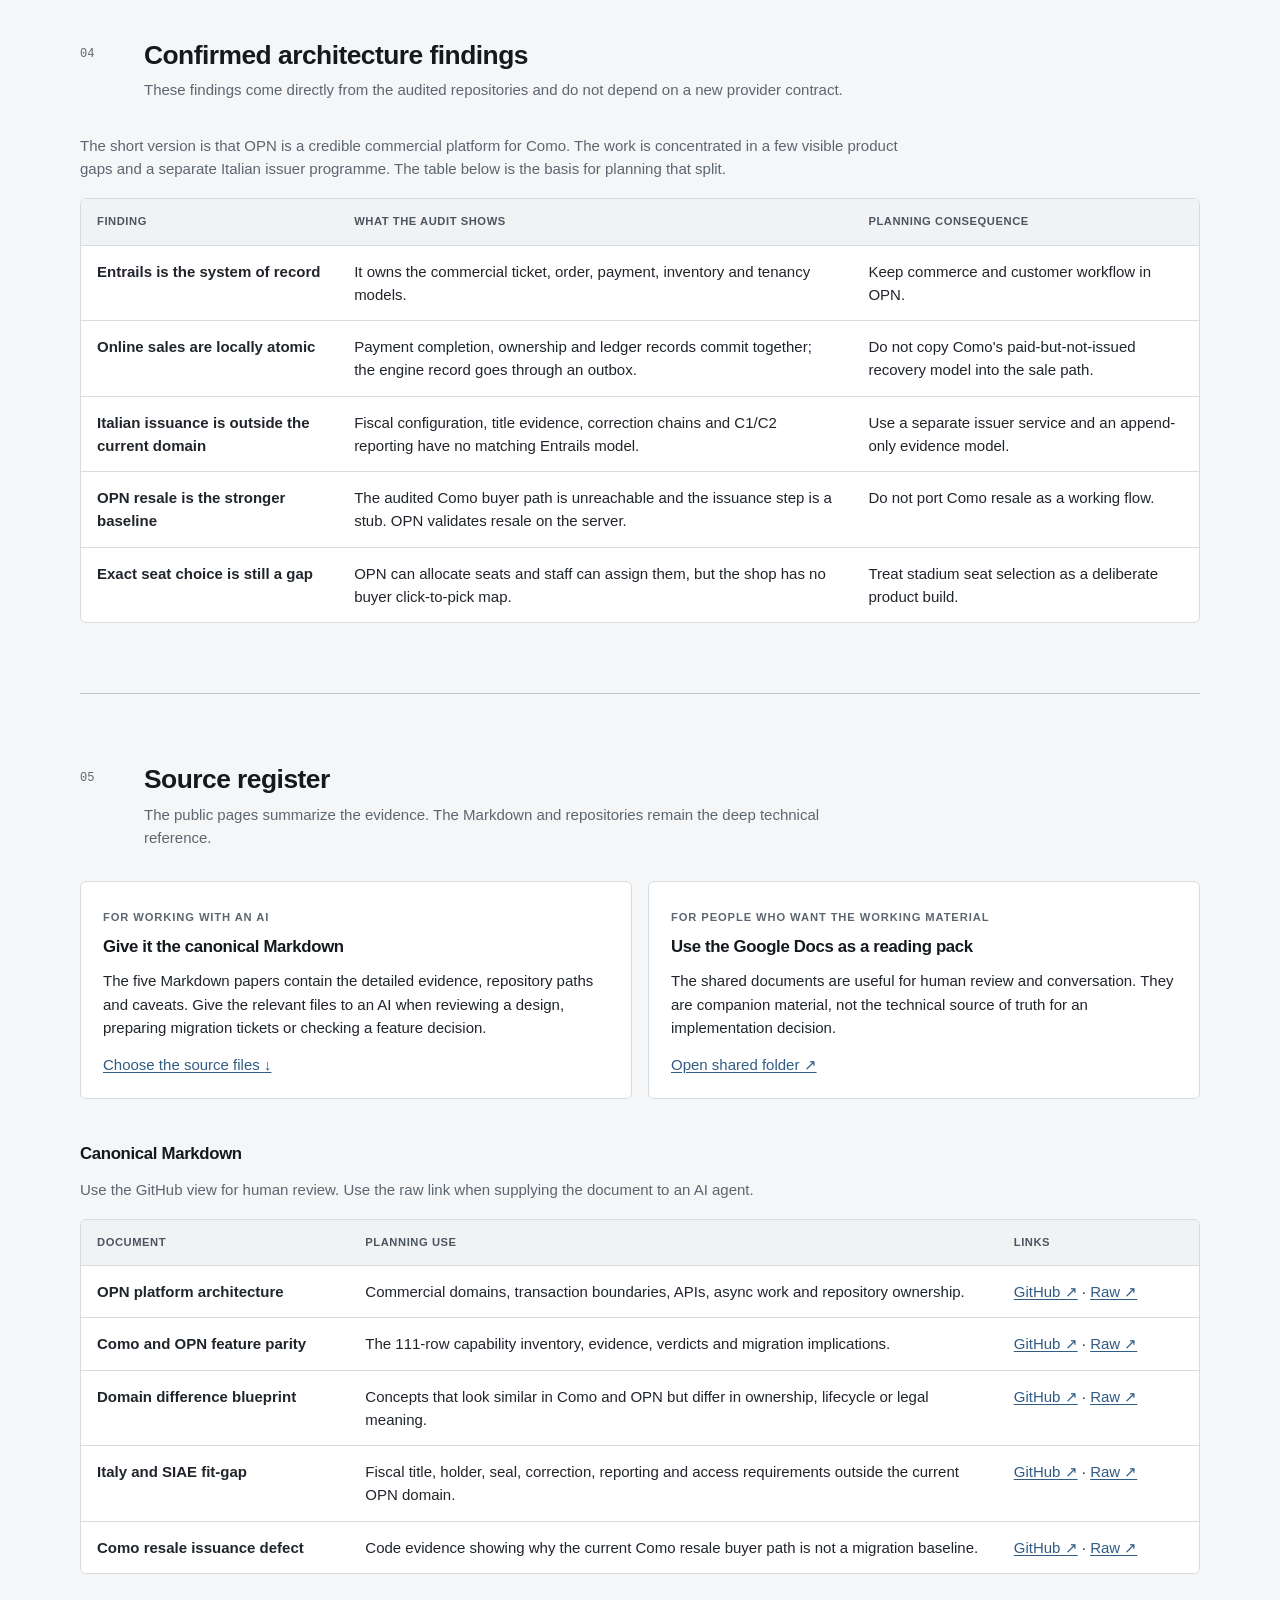
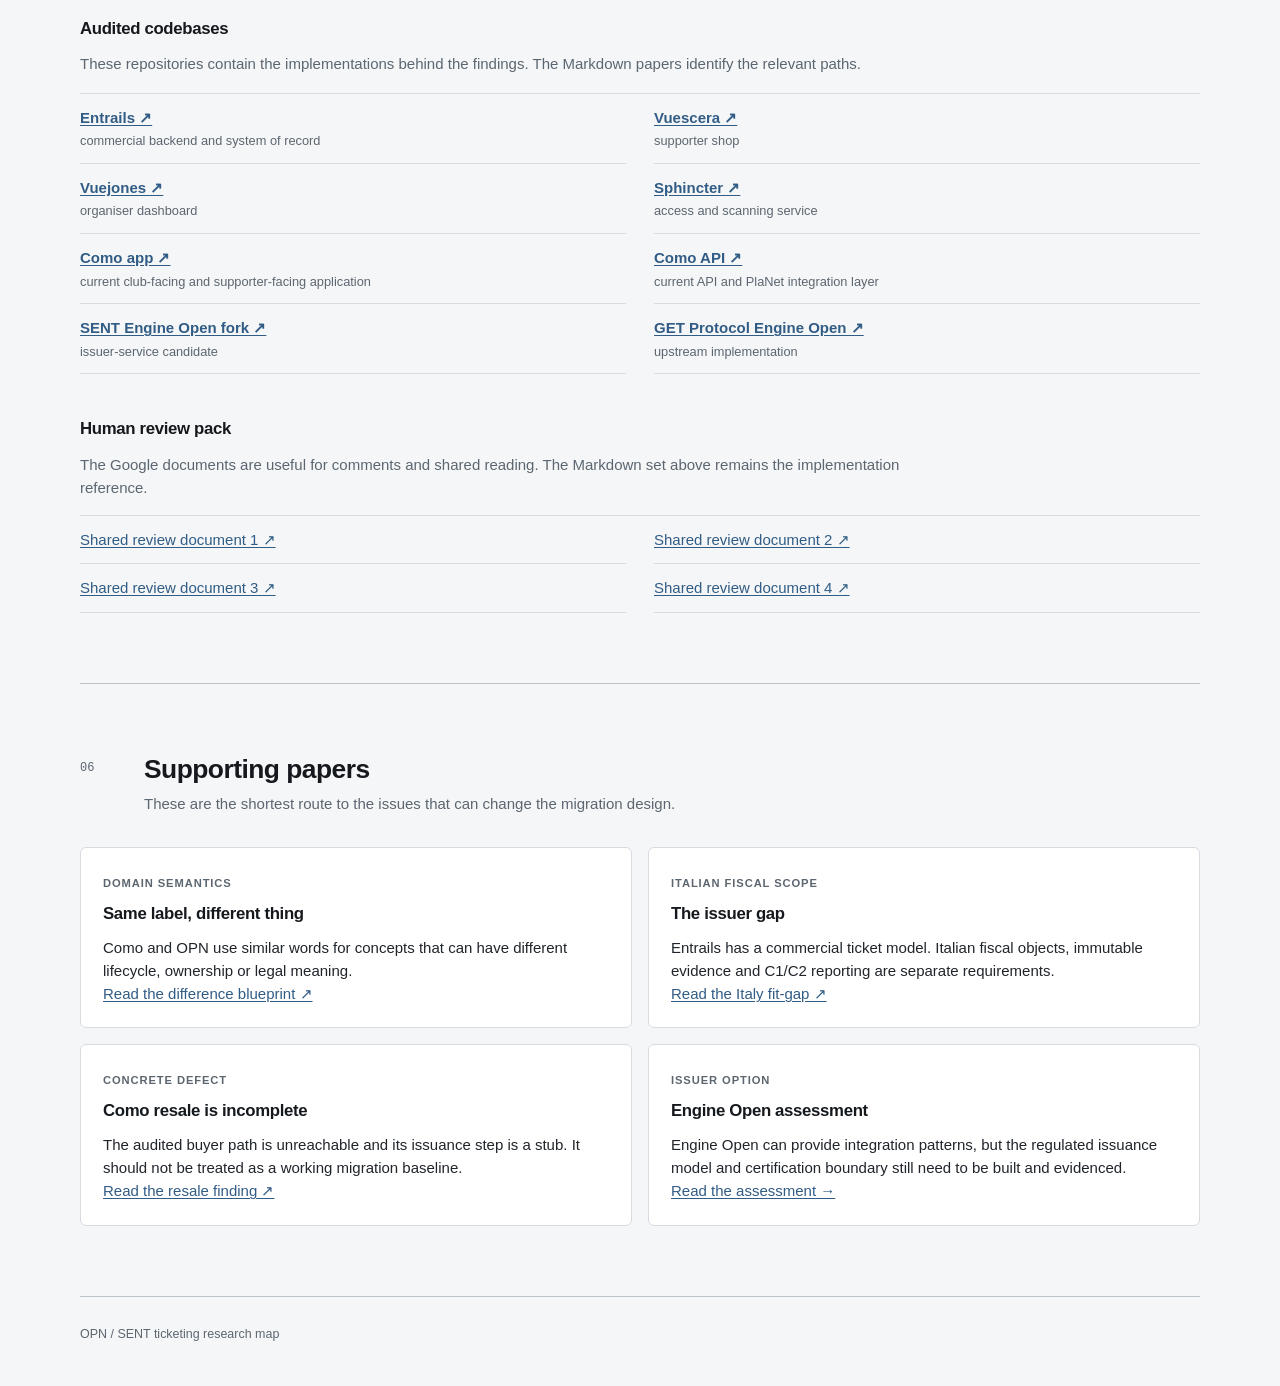
==== commit aa318a22: "Refocus architecture pages on migration capabilities" ====
--- a/architecture/index.html
+++ b/architecture/index.html
@@ -3,13 +3,13 @@
   <head>
     <meta charset="utf-8" />
     <meta name="viewport" content="width=device-width, initial-scale=1" />
-    <meta name="description" content="What the OPN and Como research says about a practical ticketing migration." />
+    <meta name="description" content="Business and technical summary of the Como ticketing feature migration to OPN and Entrails." />
     <meta name="robots" content="noindex, nofollow" />
-    <meta property="og:title" content="What the OPN research says about Como" />
-    <meta property="og:description" content="The practical answer on what can move to OPN, what needs to be built, and what still needs a decision." />
+    <meta property="og:title" content="Como to OPN feature migration" />
+    <meta property="og:description" content="Current ticketing needs, OPN coverage, migration treatment, issuer scope and source references." />
     <meta property="og:type" content="website" />
     <meta name="theme-color" content="#f5f6f7" />
-    <title>What the OPN research says about Como</title>
+    <title>Como to OPN feature migration</title>
     <link rel="icon" href="data:," />
     <link rel="stylesheet" href="styles.css" />
   </head>
@@ -17,16 +17,15 @@
     <a class="skip-link" href="#content">Skip to content</a>
     <header class="topbar">
       <div class="topbar-inner">
-        <a class="document-name" href="#top">OPN architecture</a>
-        <span class="document-state">Research map</span>
+        <a class="document-name" href="#top">Como to OPN</a>
+        <span class="document-state">Feature migration</span>
         <nav aria-label="Document sections">
-          <a href="../">Como comparison</a>
-          <a href="../platform/">Platform overview</a>
-          <a href="../italy-service/">Issuance study</a>
           <a href="platform.html">Platform</a>
-          <a href="como.html">Como comparison</a>
-          <a href="#overview">Overview</a>
-          <a href="#findings">Findings</a>
+          <a href="como.html">Como features</a>
+          <a href="../italy-service/">Italian issuer</a>
+          <a href="../engine-open/">Engine Open</a>
+          <a href="#coverage">Capabilities</a>
+          <a href="#target">Target</a>
           <a href="#sources">Sources</a>
         </nav>
       </div>
@@ -34,26 +33,31 @@
 
     <main id="content">
       <section class="intro architecture-intro" id="top">
-        <p class="document-type">A practical reading guide</p>
-        <h1>Can Como move its ticketing<br /><span>to OPN?</span></h1>
+        <p class="document-type">Business and technical summary</p>
+        <h1>Como to OPN<br /><span>feature migration</span></h1>
         <p class="intro-text">
-          Yes, for the commercial core. OPN already covers orders, payments, tickets, inventory,
-          dashboards, scanning and a stronger resale flow. The hard part is not reproducing the
-          shop. It is deciding who owns Italian fiscal issuance, the holder record, compliance
-          evidence and venue access.
+          Como has an active ticketing operation. A successful migration must preserve the outcomes
+          that matter to supporters, staff and the club: tickets can be sold and delivered, seats and
+          season rights remain usable, payments reconcile, operators can recover failures, and valid
+          holders can enter the stadium.
+        </p>
+        <p class="section-copy intro-copy">
+          The target can use different screens, routes and storage while preserving comparable
+          business behaviour. OPN already provides much of the commercial platform. The
+          migration work is concentrated in Italian fiscal issuance, exact stadium seat choice,
+          season-ticket modelling, holder evidence and a defined venue-access exchange.
         </p>
         <div class="summary-banner">
           <p>
-            Read this page if you need the migration conclusion in a few minutes. Follow a detail
-            page only when you need to design a part of the platform, challenge a finding, or turn
-            an open decision into work.
+            This is the short version of the repository audits. It combines the main findings,
+            target treatments and source links needed to start migration planning.
           </p>
-          <a href="#overview">Choose what to read →</a>
+          <a href="#coverage">Feature coverage →</a>
         </div>
         <dl class="document-meta">
-          <div><dt>What is established</dt><dd>OPN can own the commercial ticketing core</dd></div>
-          <div><dt>What needs building</dt><dd>Italian issuer boundary and stadium seat choice</dd></div>
-          <div><dt>What needs a decision</dt><dd>Certified issuer, data scope and operations</dd></div>
+          <div><dt>Core position</dt><dd>OPN remains the commercial system of record</dd></div>
+          <div><dt>Build scope</dt><dd>Issuer boundary, seasons, seat choice and evidence</dd></div>
+          <div><dt>Decision scope</dt><dd>Issuer role, migration history and match-day operations</dd></div>
           <div><dt>Evidence</dt><dd>Pinned source audits, not a vendor claim</dd></div>
         </dl>
       </section>
@@ -61,33 +65,63 @@
       <section class="document-section" id="overview">
         <header class="section-header">
           <span class="section-number">01</span>
-          <div><h2>What should you read?</h2><p>Pick the question you have. You do not need to read the whole research pack first.</p></div>
+          <div><h2>Summary set</h2><p>Each page covers one part of the migration, with the detailed source linked at the end.</p></div>
         </header>
         <div class="page-grid">
           <article class="page-card">
-            <small>For product and migration owners</small>
-            <h3>What can we take over now?</h3>
-            <p>Read the Como comparison. It separates OPN capabilities we can reuse from the flows that need a product build or a decision outside engineering.</p>
-            <a href="como.html">Read the migration answer →</a>
+            <small>Feature coverage</small>
+            <h3>Como functionality and migration treatment</h3>
+            <p>The capability view separates direct OPN coverage, partial coverage, missing behaviour and decisions that must be resolved before scope is locked.</p>
+            <a href="como.html">Open feature migration summary →</a>
           </article>
           <article class="page-card">
-            <small>For engineers and architects</small>
-            <h3>How does OPN work today?</h3>
-            <p>Read the platform map. It explains the ticket, privilege and seat model, why online sales are atomic, and where the architecture has real extension seams.</p>
-            <a href="platform.html">Read the platform answer →</a>
+            <small>Platform baseline</small>
+            <h3>OPN architecture and business behaviour</h3>
+            <p>The platform view explains ownership, entry rights, inventory, money, tenancy, order completion and the boundary for new services.</p>
+            <a href="platform.html">Open platform summary →</a>
           </article>
           <article class="page-card">
-            <small>For issuer and compliance work</small>
-            <h3>Why is Italy different?</h3>
-            <p>Read the issuance study. It sets out the fiscal boundary that OPN does not have today and the provider evidence needed before a target service can be committed.</p>
-            <a href="../italy-service/">Read the issuer answer →</a>
-          </article>
-        </div>
-      </section>
-
-      <section class="document-section">
+            <small>Italian issuer boundary</small>
+            <h3>Fiscal title and access responsibilities</h3>
+            <p>The issuer study covers fiscal configuration, named holders, title lifecycle, C1/C2 reporting, provider evidence and the proposed service boundary.</p>
+            <a href="../italy-service/">Open issuer summary →</a>
+          </article>
+        </div>
+      </section>
+
+      <section class="document-section" id="coverage">
         <header class="section-header">
           <span class="section-number">02</span>
+          <div><h2>Business feature continuity</h2><p>The migration target is comparable supporter and operator outcomes, even where OPN uses a different model or workflow.</p></div>
+        </header>
+        <p class="section-copy">
+          The current Como implementation combines club-owned workflows, Firestore records and
+          calls to PlaNet. OPN should absorb the commercial and operational responsibility where it
+          already has a stable model. Regulated title facts and provider-specific work stay behind
+          the issuer boundary.
+        </p>
+        <div class="table-panel feature-table">
+          <table>
+            <thead><tr><th>Capability</th><th>Outcome to preserve</th><th>OPN position</th><th>Migration treatment</th></tr></thead>
+            <tbody>
+              <tr><td>Match sales</td><td>Fans and staff can issue seated, general-admission, free and reduced tickets.</td><td>Orders, products, prices, inventory, cashier and reservations exist.</td><td>Reuse the OPN sale. Add holder, fiscal configuration and per-right issuer calls.</td></tr>
+              <tr><td>Season tickets</td><td>A holder keeps a seat and entitlement across the season, including renewal and transfer rules.</td><td>No first-class multi-event subscription model.</td><td>Add subscription and per-event allocation records on top of the existing ticket and privilege model.</td></tr>
+              <tr><td>Seat selection</td><td>A stadium buyer can choose and confirm an exact available seat.</td><td>Automatic allocation and staff assignment exist; buyer click-to-pick does not.</td><td>Build the consumer seat map and live hold flow. Keep automatic allocation as another mode.</td></tr>
+              <tr><td>Resale and transfer</td><td>A seller can list safely and the buyer receives a valid replacement right.</td><td>OPN has the stronger server-validated resale flow. Como's audited buyer path is incomplete.</td><td>Use the OPN resale model and add the required fiscal holder-change or correction action.</td></tr>
+              <tr><td>Payments and refunds</td><td>Money, refunds, fees and settlement remain reconcilable against the ticket.</td><td>OPN has separate order, payment, refund, payout and ledger records.</td><td>Keep OPN authoritative for money and link fiscal cancellation or correction as a separate step.</td></tr>
+              <tr><td>Delivery and wallets</td><td>The supporter receives a usable ticket by the required channel.</td><td>Email and ticket presentation exist; exact Apple and Google Wallet parity was not verified.</td><td>Retain delivery adapters and implement missing wallet formats after certified title facts are available.</td></tr>
+              <tr><td>Access control</td><td>Valid rights enter once, operators can reverse mistakes, and access can be reconciled.</td><td>Gates, profiles, rotating codes and check-in exist; a full scan journal does not.</td><td>Reuse scanning and add append-only access events plus the confirmed Alfi or venue adapter.</td></tr>
+              <tr><td>Back office and recovery</td><td>Staff can configure events, manage allocations, export data and resolve failed operations.</td><td>OPN has a separate organiser dashboard and report jobs, but not every Como football workflow.</td><td>Reuse dashboard and report infrastructure. Add bounded bulk commands and issuer reconciliation views.</td></tr>
+              <tr><td>Hospitality and forms</td><td>Commercial enquiries and manual follow-up continue where the club still needs them.</td><td>Many Como capabilities are embedded forms rather than ticketing software.</td><td>Re-embed required forms at cutover or productise them only where the business case supports it.</td></tr>
+              <tr><td>Italian fiscal issuance</td><td>Every right has valid fiscal evidence, holder data, lifecycle continuity and required reports.</td><td>Entrails has no current fiscal title, seal, C1/C2 or immutable correction model.</td><td>Build the issuer service boundary and confirm recognition, PlaNet transition and authority contracts.</td></tr>
+            </tbody>
+          </table>
+        </div>
+      </section>
+
+      <section class="document-section" id="target">
+        <header class="section-header">
+          <span class="section-number">03</span>
           <div><h2>The proposed shape</h2><p>Do not rebuild Como inside Entrails. Keep the commercial work in OPN and put regulated issuance on a separate boundary.</p></div>
         </header>
         <figure class="system-overview" role="img" aria-label="Como and Planet are the current application and fiscal provider. Entrails becomes the target commercial system of record. An Italian issuer service handles fiscal titles and interfaces with Planet, authorities and venue access.">
@@ -102,8 +136,8 @@
 
       <section class="document-section" id="findings">
         <header class="section-header">
-          <span class="section-number">03</span>
-          <div><h2>What we can already say</h2><p>These are the parts of the answer that do not depend on a new provider contract or a workshop.</p></div>
+          <span class="section-number">04</span>
+          <div><h2>Confirmed architecture findings</h2><p>These findings come directly from the audited repositories and do not depend on a new provider contract.</p></div>
         </header>
         <p class="section-copy">The short version is that OPN is a credible commercial platform for Como. The work is concentrated in a few visible product gaps and a separate Italian issuer programme. The table below is the basis for planning that split.</p>
         <div class="table-panel confidence-table">
@@ -122,15 +156,15 @@
 
       <section class="document-section" id="sources">
         <header class="section-header">
-          <span class="section-number">04</span>
-          <div><h2>Use the detailed sources when they save time</h2><p>The summaries above are enough for an initial conversation. Use the source material when you need to verify a claim, design an interface or ask an AI to work through the evidence.</p></div>
+          <span class="section-number">05</span>
+          <div><h2>Source register</h2><p>The public pages summarize the evidence. The Markdown and repositories remain the deep technical reference.</p></div>
         </header>
         <div class="source-grid">
           <article class="source-card">
             <small>For working with an AI</small>
             <h3>Give it the canonical Markdown</h3>
-            <p>The two Markdown files contain the evidence, source locations and caveats. Ask an AI to compare a proposed design against them or answer a specific migration question. Do not start with the Google Docs.</p>
-            <p class="source-actions"><a href="https://raw.githubusercontent.com/kasper-keunen/opn-monorepo/main/docs/architecture/opn-platform-architecture.md">Platform Markdown ↗</a><a href="https://raw.githubusercontent.com/kasper-keunen/opn-monorepo/main/docs/architecture/como-opn-feature-parity.md">Parity Markdown ↗</a></p>
+            <p>The five Markdown papers contain the detailed evidence, repository paths and caveats. Give the relevant files to an AI when reviewing a design, preparing migration tickets or checking a feature decision.</p>
+            <a href="#markdown-sources">Choose the source files ↓</a>
           </article>
           <article class="source-card">
             <small>For people who want the working material</small>
@@ -139,17 +173,45 @@
             <a href="https://drive.google.com/drive/u/4/folders/1nAPGu3Upr9DgYbTAW8HAUWJCnJOj-Soc">Open shared folder ↗</a>
           </article>
         </div>
+        <h3 id="markdown-sources">Canonical Markdown</h3>
+        <p class="section-copy">Use the GitHub view for human review. Use the raw link when supplying the document to an AI agent.</p>
+        <div class="table-panel source-table">
+          <table>
+            <thead><tr><th>Document</th><th>Planning use</th><th>Links</th></tr></thead>
+            <tbody>
+              <tr><td>OPN platform architecture</td><td>Commercial domains, transaction boundaries, APIs, async work and repository ownership.</td><td><a href="https://github.com/kasper-keunen/opn-monorepo/blob/main/docs/architecture/opn-platform-architecture.md">GitHub ↗</a> · <a href="https://raw.githubusercontent.com/kasper-keunen/opn-monorepo/main/docs/architecture/opn-platform-architecture.md">Raw ↗</a></td></tr>
+              <tr><td>Como and OPN feature parity</td><td>The 111-row capability inventory, evidence, verdicts and migration implications.</td><td><a href="https://github.com/kasper-keunen/opn-monorepo/blob/main/docs/architecture/como-opn-feature-parity.md">GitHub ↗</a> · <a href="https://raw.githubusercontent.com/kasper-keunen/opn-monorepo/main/docs/architecture/como-opn-feature-parity.md">Raw ↗</a></td></tr>
+              <tr><td>Domain difference blueprint</td><td>Concepts that look similar in Como and OPN but differ in ownership, lifecycle or legal meaning.</td><td><a href="https://github.com/kasper-keunen/opn-monorepo/blob/main/docs/architecture/como-entrails-domain-difference-blueprint.md">GitHub ↗</a> · <a href="https://raw.githubusercontent.com/kasper-keunen/opn-monorepo/main/docs/architecture/como-entrails-domain-difference-blueprint.md">Raw ↗</a></td></tr>
+              <tr><td>Italy and SIAE fit-gap</td><td>Fiscal title, holder, seal, correction, reporting and access requirements outside the current OPN domain.</td><td><a href="https://github.com/kasper-keunen/opn-monorepo/blob/main/docs/architecture/italy-siae-fit-gap.md">GitHub ↗</a> · <a href="https://raw.githubusercontent.com/kasper-keunen/opn-monorepo/main/docs/architecture/italy-siae-fit-gap.md">Raw ↗</a></td></tr>
+              <tr><td>Como resale issuance defect</td><td>Code evidence showing why the current Como resale buyer path is not a migration baseline.</td><td><a href="https://github.com/kasper-keunen/opn-monorepo/blob/main/docs/architecture/como-resale-issuance-defect.md">GitHub ↗</a> · <a href="https://raw.githubusercontent.com/kasper-keunen/opn-monorepo/main/docs/architecture/como-resale-issuance-defect.md">Raw ↗</a></td></tr>
+            </tbody>
+          </table>
+        </div>
+        <h3>Audited codebases</h3>
+        <p class="section-copy">These repositories contain the implementations behind the findings. The Markdown papers identify the relevant paths.</p>
+        <ul class="repository-list">
+          <li><a href="https://github.com/GETProtocolLab/entrails">Entrails ↗</a><span>commercial backend and system of record</span></li>
+          <li><a href="https://github.com/GETProtocolLab/vuescera">Vuescera ↗</a><span>supporter shop</span></li>
+          <li><a href="https://github.com/GETProtocolLab/vuejones">Vuejones ↗</a><span>organiser dashboard</span></li>
+          <li><a href="https://github.com/GETProtocolLab/sphincter">Sphincter ↗</a><span>access and scanning service</span></li>
+          <li><a href="https://github.com/SENT-Italy/como-app">Como app ↗</a><span>current club-facing and supporter-facing application</span></li>
+          <li><a href="https://github.com/SENT-Italy/como-api">Como API ↗</a><span>current API and PlaNet integration layer</span></li>
+          <li><a href="https://github.com/SENT-Ticketing/engine-open">SENT Engine Open fork ↗</a><span>issuer-service candidate</span></li>
+          <li><a href="https://github.com/GETProtocol/engine-open">GET Protocol Engine Open ↗</a><span>upstream implementation</span></li>
+        </ul>
+        <h3>Human review pack</h3>
+        <p class="section-copy">The Google documents are useful for comments and shared reading. The Markdown set above remains the implementation reference.</p>
         <ul class="source-list">
-          <li><a href="https://docs.google.com/document/d/1tl9Bkc2yelWabpmp-_zMHOwe65H5c9PonFsIXWSbx1M/edit?usp=drive_link">Working document 1 ↗</a></li>
-          <li><a href="https://docs.google.com/document/d/1CDDK06XfI-lRRllc-RFHbmUzpCAMUI4UvgkPDvfkQeo/edit?usp=drive_link">Working document 2 ↗</a></li>
-          <li><a href="https://docs.google.com/document/d/17-Eb79uMcJrp27notmi6WiipOySV_7QGgNc5uyYPZPw/edit?usp=drive_link">Working document 3 ↗</a></li>
-          <li><a href="https://docs.google.com/document/d/1BRcbc4voKPRtgG83DOWVVGAXB-cYsHSVTFBhPeX3_k8/edit?usp=drive_link">Working document 4 ↗</a></li>
+          <li><a href="https://docs.google.com/document/d/1tl9Bkc2yelWabpmp-_zMHOwe65H5c9PonFsIXWSbx1M/edit?usp=drive_link">Shared review document 1 ↗</a></li>
+          <li><a href="https://docs.google.com/document/d/1CDDK06XfI-lRRllc-RFHbmUzpCAMUI4UvgkPDvfkQeo/edit?usp=drive_link">Shared review document 2 ↗</a></li>
+          <li><a href="https://docs.google.com/document/d/17-Eb79uMcJrp27notmi6WiipOySV_7QGgNc5uyYPZPw/edit?usp=drive_link">Shared review document 3 ↗</a></li>
+          <li><a href="https://docs.google.com/document/d/1BRcbc4voKPRtgG83DOWVVGAXB-cYsHSVTFBhPeX3_k8/edit?usp=drive_link">Shared review document 4 ↗</a></li>
         </ul>
       </section>
 
       <section class="document-section">
         <header class="section-header">
-          <span class="section-number">05</span>
+          <span class="section-number">06</span>
           <div><h2>Supporting papers</h2><p>These are the shortest route to the issues that can change the migration design.</p></div>
         </header>
         <div class="domain-grid">
--- a/architecture/styles.css
+++ b/architecture/styles.css
@@ -109,8 +109,8 @@
 .source-card a { display: inline-block; margin-top: 14px; }
 .source-card .source-actions { display: flex; flex-wrap: wrap; gap: 14px; margin: 14px 0 0; }
 .source-card .source-actions a { margin-top: 0; }
-.source-list { columns: 2; margin: 16px 0 0; padding-left: 18px; }
-.source-list li { break-inside: avoid; margin: 0 0 9px; }
+.source-list { display: grid; grid-template-columns: repeat(2, minmax(0, 1fr)); gap: 0 28px; margin: 16px 0 0; padding: 0; }
+.source-list li { display: block; padding: 12px 0; }
 
 .system-overview,
 .transition-map {
@@ -144,6 +144,25 @@
 
 .confidence-table td:first-child { width: 23%; font-weight: 700; }
 .confidence-table td:last-child { width: 31%; }
+.feature-table table { min-width: 1040px; }
+.feature-table td:first-child { width: 15%; }
+.source-table td:first-child { width: 24%; }
+.source-table td:last-child { width: 18%; white-space: nowrap; }
+.feature-summary-table td:first-child { width: 22%; }
+.feature-summary-table td:last-child { width: 34%; }
+
+.repository-list {
+  display: grid;
+  grid-template-columns: repeat(2, minmax(0, 1fr));
+  gap: 0 28px;
+  margin: 18px 0 0;
+  padding: 0;
+  border-top: 1px solid var(--line);
+  list-style: none;
+}
+.repository-list li { padding: 12px 0; border-bottom: 1px solid var(--line); }
+.repository-list a { font-weight: 600; }
+.repository-list span { display: block; margin-top: 2px; color: var(--muted); font-size: .8rem; }
 
 .transition-map { grid-template-columns: 1fr auto 1fr auto 1fr; }
 .transition-node.reuse { border-top: 4px solid var(--good); }
@@ -160,5 +179,6 @@
 }
 
 @media (max-width: 540px) {
-  .source-list { columns: 1; }
+  .source-list { grid-template-columns: 1fr; }
+  .repository-list { grid-template-columns: 1fr; }
 }
